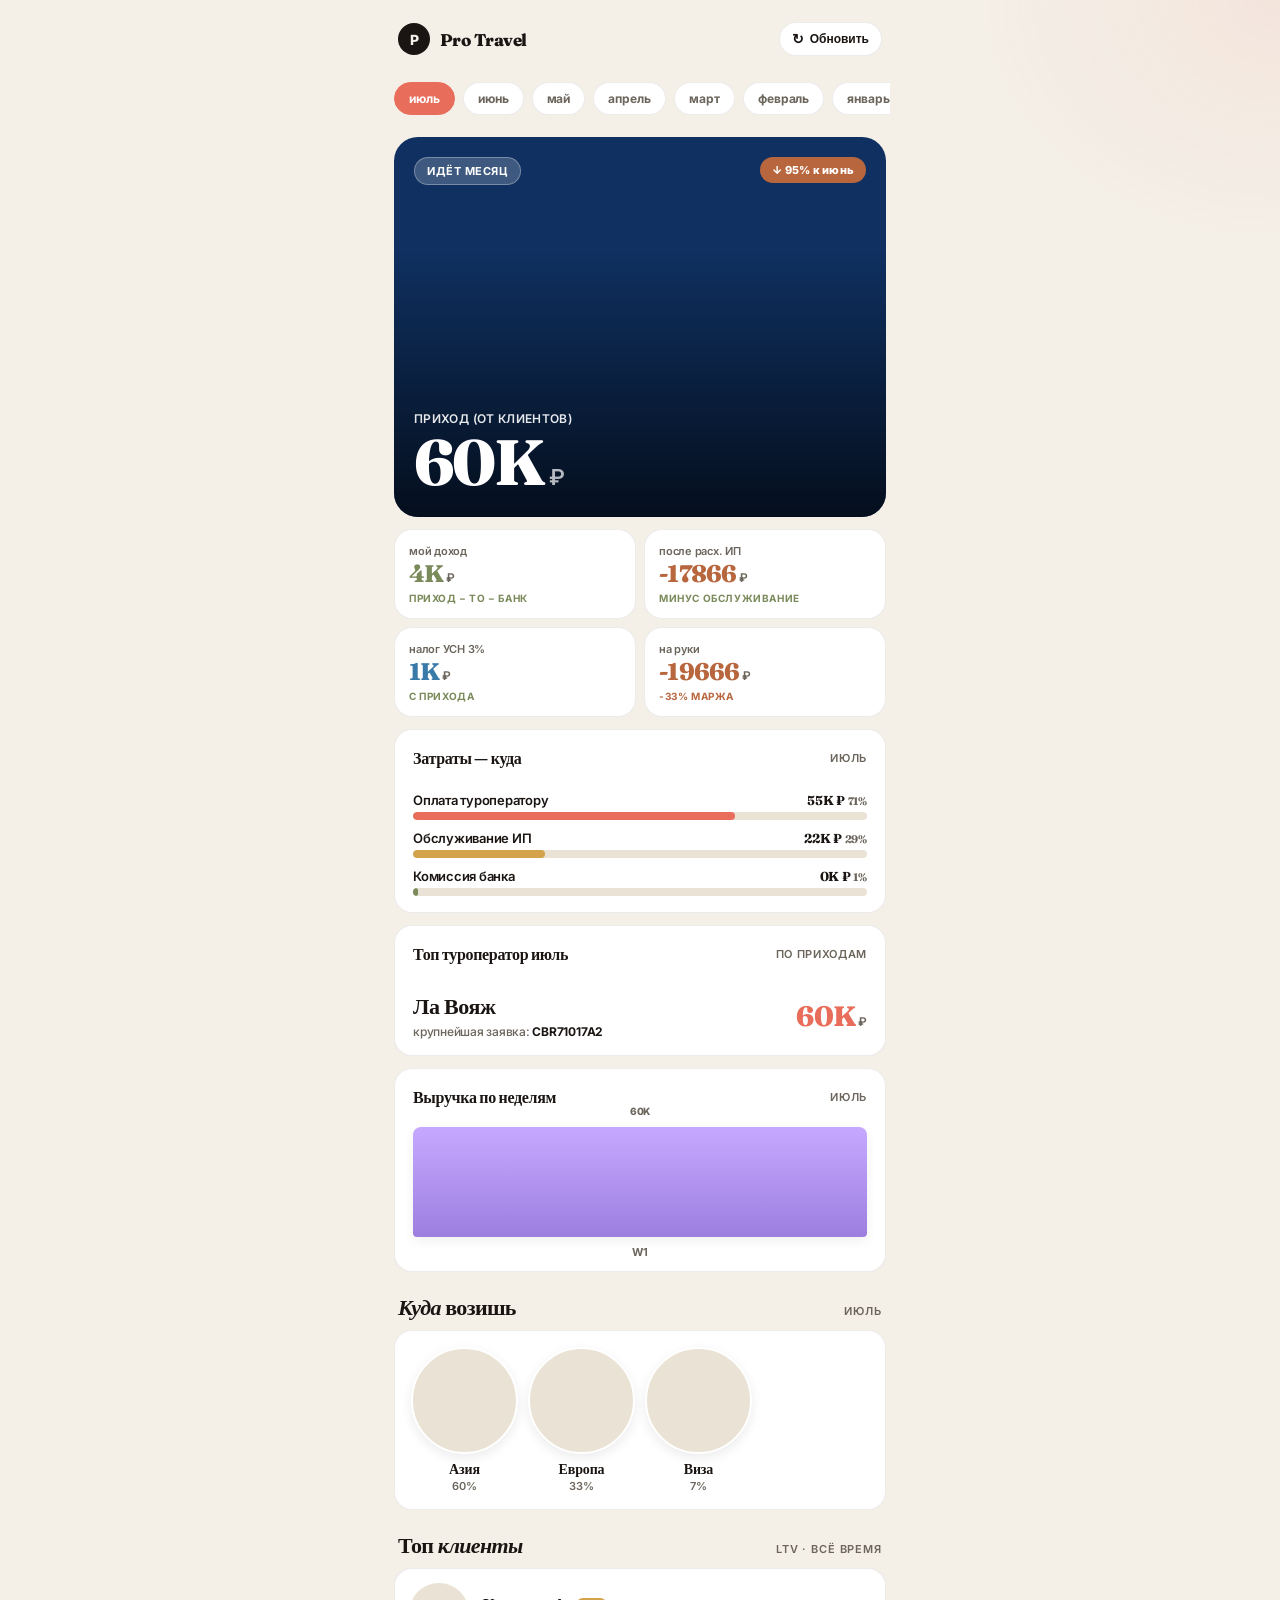
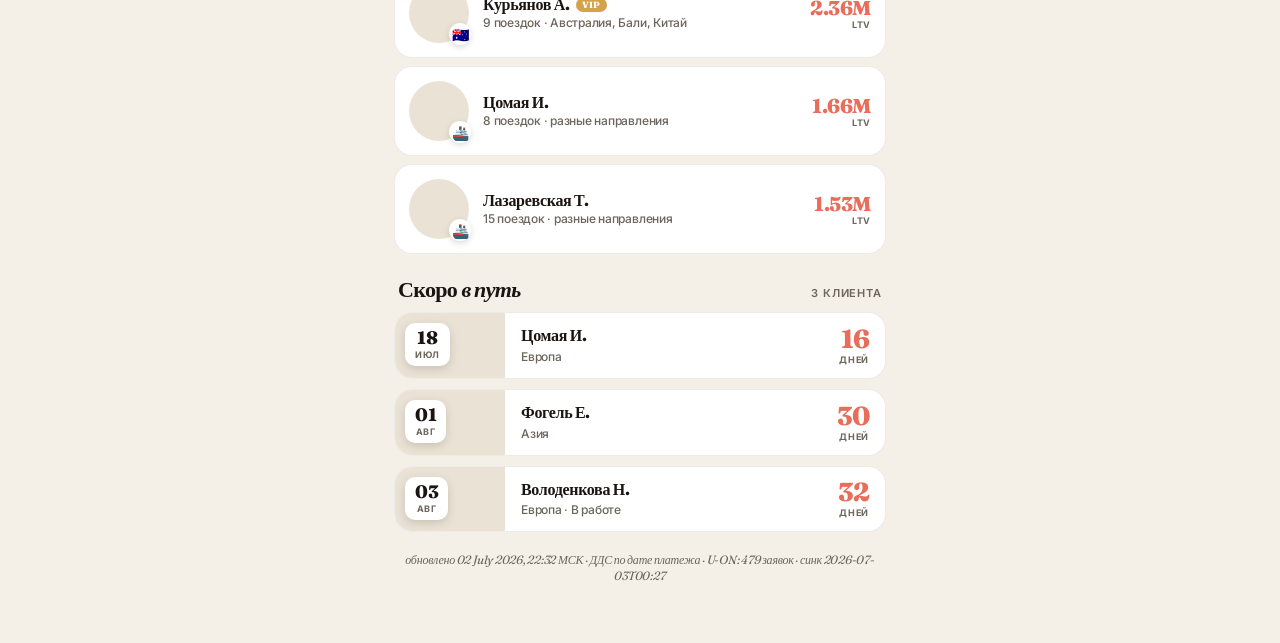
==== dashboard/index.html @ a22ff6ac "Дашборд: анимации — счёт цифр, рост столбцов, всплывание карточек" ====
<!DOCTYPE html>
<html lang="ru"><head><meta charset="UTF-8">
<meta name="viewport" content="width=device-width, initial-scale=1, maximum-scale=1, user-scalable=no">
<title>Дашборд · Pro Travel</title>
<link href="https://fonts.googleapis.com/css2?family=Inter:wght@400;500;600;700;800;900&family=Fraunces:ital,opsz,wght@0,9..144,600;0,9..144,800;1,9..144,600&display=swap" rel="stylesheet">
<script src="https://telegram.org/js/telegram-web-app.js"></script>
<style>
:root{
  --bg:#F4EFE7;
  --bg-2:#EAE3D5;
  --card:#FFFFFF;
  --line:rgba(20,15,10,.08);
  --text:#1A1512;
  --muted:#6B655B;
  --coral:#E86D5A;
  --gold:#D4A24A;
  --sea:#3A7AA8;
  --olive:#7A8A5A;
  --clay:#B8663D;
}
*{box-sizing:border-box;margin:0;padding:0;-webkit-tap-highlight-color:transparent}
html,body{background:var(--bg);color:var(--text);font-family:'Inter',sans-serif;-webkit-font-smoothing:antialiased;letter-spacing:-.015em;min-height:100%}
body{background:radial-gradient(500px 400px at 100% 0%,rgba(232,109,90,.08),transparent 60%),var(--bg)}
#app{max-width:520px;margin:0 auto;padding:16px 14px 60px}
.serif{font-family:'Fraunces',serif}

.top{display:flex;justify-content:space-between;align-items:center;margin-bottom:16px;padding:6px 4px}
.top-l{display:flex;align-items:center;gap:10px}
.logo{width:32px;height:32px;background:var(--text);border-radius:50%;display:flex;align-items:center;justify-content:center;font-size:14px;color:var(--bg);font-weight:800}
.brand{font-family:'Fraunces',serif;font-weight:800;font-size:17px;letter-spacing:-.03em}
.top-r{background:var(--card);border:1px solid var(--line);border-radius:99px;padding:8px 14px;font-size:12px;font-weight:700;color:var(--text)}

.hero{position:relative;height:380px;border-radius:24px;overflow:hidden;margin-bottom:12px;background:#0F3060}
.hero-img{position:absolute;inset:0;background:url('https://images.unsplash.com/photo-1544551763-46a013bb70d5?w=900&auto=format&fit=crop&q=85') center/cover;filter:saturate(1.08)}
.hero-img::after{content:"";position:absolute;inset:0;background:linear-gradient(180deg,transparent 30%,rgba(0,0,0,.7) 100%)}
.hero-top{position:absolute;top:20px;left:20px;right:20px;display:flex;justify-content:space-between;align-items:flex-start;z-index:2;color:#fff}
.hero-tag{background:rgba(255,255,255,.2);backdrop-filter:blur(12px);color:#fff;font-size:11px;font-weight:700;padding:6px 12px;border-radius:99px;letter-spacing:.05em;border:1px solid rgba(255,255,255,.3);text-transform:uppercase}
.hero-num{background:var(--coral);color:#fff;font-size:11px;font-weight:800;padding:6px 12px;border-radius:99px;letter-spacing:.02em}
.hero-num.down{background:var(--clay)}
.hero-num.down::before{content:"↓ "}
.hero-num.up::before{content:"↑ "}
.hero-body{position:absolute;left:20px;right:20px;bottom:20px;z-index:2;color:#fff}
.hero-l{font-size:12px;font-weight:600;opacity:.9;margin-bottom:6px;letter-spacing:.03em;text-transform:uppercase}
.hero-v{font-family:'Fraunces',serif;font-size:64px;font-weight:800;line-height:.95;letter-spacing:-.04em;margin-bottom:4px}
.hero-v small{font-size:22px;font-weight:600;opacity:.7;margin-left:6px;font-family:'Inter',sans-serif;letter-spacing:0}
.hero-cap{font-family:'Fraunces',serif;font-style:italic;font-size:14px;opacity:.85;font-weight:400;line-height:1.35;margin-top:8px}

.qstats{display:grid;grid-template-columns:1fr 1fr 1fr;gap:8px;margin-bottom:12px}
.qs{background:var(--card);border:1px solid var(--line);border-radius:18px;padding:14px 14px}
.qs-l{color:var(--muted);font-size:11px;font-weight:600;margin-bottom:4px}
.qs-v{font-family:'Fraunces',serif;font-size:24px;font-weight:800;letter-spacing:-.03em;line-height:1}
.qs-v small{font-size:12px;color:var(--muted);font-weight:600;margin-left:2px;font-family:'Inter',sans-serif;letter-spacing:0}
.qs-d{font-size:10px;color:var(--olive);font-weight:700;margin-top:6px;text-transform:uppercase;letter-spacing:.06em}
.qs-d.d{color:var(--clay)}

.sec-hd{display:flex;justify-content:space-between;align-items:flex-end;margin:24px 4px 12px}
.sec-t{font-family:'Fraunces',serif;font-size:22px;font-weight:800;letter-spacing:-.03em;line-height:1}
.sec-t em{font-style:italic;font-weight:600}
.sec-c{color:var(--muted);font-size:11px;font-weight:600;text-transform:uppercase;letter-spacing:.08em}

.weekly-card{background:var(--card);border-radius:18px;padding:18px 18px 12px;border:1px solid var(--line);margin-bottom:12px}
.weekly-hd{display:flex;justify-content:space-between;align-items:center;margin-bottom:20px}
.weekly-t{font-family:'Fraunces',serif;font-size:16px;font-weight:800;letter-spacing:-.02em}
.weekly-c{color:var(--muted);font-size:11px;font-weight:600;text-transform:uppercase;letter-spacing:.06em}
.bars{display:flex;align-items:flex-end;gap:10px;height:110px}
.br{flex:1;border-radius:8px 8px 4px 4px;transition:all .3s ease;position:relative;box-shadow:0 4px 12px rgba(0,0,0,.06)}
.br.a{background:linear-gradient(180deg,#C7A8FF,#9C7EE0)}
.br.b{background:linear-gradient(180deg,#66E0D0,#4DBAAC)}
.br.c{background:linear-gradient(180deg,#FF7A8A,#E8556A)}
.br.d{background:linear-gradient(180deg,var(--gold),var(--coral))}
.br::after{content:attr(data-v);position:absolute;top:-22px;left:0;right:0;text-align:center;font-size:10px;color:var(--muted);font-weight:800}
.bars-lbl{display:flex;gap:10px;margin-top:8px}
.bars-lbl div{flex:1;text-align:center;color:var(--muted);font-size:11px;font-weight:700}

.dirs{display:grid;grid-template-columns:1fr 1fr 1fr 1fr;gap:10px;background:var(--card);border-radius:18px;padding:16px;border:1px solid var(--line);margin-bottom:12px}
.dir{text-align:center}
.dir-photo{width:100%;aspect-ratio:1;border-radius:50%;background:var(--bg-2) center/cover no-repeat;margin-bottom:8px;border:2px solid var(--card);box-shadow:0 4px 12px rgba(0,0,0,.08)}
.dir-name{font-family:'Fraunces',serif;font-size:14px;font-weight:700;letter-spacing:-.01em;line-height:1.1}
.dir-pct{color:var(--muted);font-size:11px;font-weight:600;margin-top:2px}

.cli-row{background:var(--card);border-radius:18px;padding:14px;border:1px solid var(--line);margin-bottom:8px;display:flex;align-items:center;gap:14px}
.cli-photo{width:60px;height:60px;border-radius:50%;background:var(--bg-2) center/cover no-repeat;flex-shrink:0;position:relative}
.cli-photo-flag{position:absolute;bottom:-2px;right:-2px;width:22px;height:22px;background:var(--card);border-radius:50%;display:flex;align-items:center;justify-content:center;font-size:14px;box-shadow:0 2px 6px rgba(0,0,0,.15)}
.cli-b{flex:1;min-width:0}
.cli-n{font-family:'Fraunces',serif;font-size:16px;font-weight:800;letter-spacing:-.02em;line-height:1.1;display:flex;align-items:center;gap:6px}
.cli-tag{background:var(--gold);color:#fff;font-size:9px;padding:2px 6px;border-radius:99px;font-weight:800;letter-spacing:.04em;text-transform:uppercase}
.cli-m{color:var(--muted);font-size:12px;font-weight:500;margin-top:2px;line-height:1.3}
.cli-v{text-align:right}
.cli-vn{font-family:'Fraunces',serif;font-size:20px;font-weight:800;letter-spacing:-.02em;color:var(--coral);line-height:1}
.cli-vn small{font-size:9px;color:var(--muted);font-weight:700;font-family:'Inter',sans-serif;letter-spacing:.08em;display:block;margin-top:2px;text-transform:uppercase}

.dep-list{display:flex;flex-direction:column;gap:10px}
.dep{background:var(--card);border:1px solid var(--line);border-radius:18px;overflow:hidden}
.dep-row{display:flex;align-items:stretch;gap:0}
.dep-photo{width:110px;background:var(--bg-2) center/cover no-repeat;position:relative;flex-shrink:0}
.dep-date{position:absolute;top:10px;left:10px;background:var(--card);border-radius:10px;padding:6px 10px;text-align:center;box-shadow:0 3px 10px rgba(0,0,0,.15)}
.dep-day{font-family:'Fraunces',serif;font-size:18px;font-weight:800;line-height:1;letter-spacing:-.02em}
.dep-mo{font-size:9px;color:var(--muted);font-weight:700;letter-spacing:.08em;text-transform:uppercase;margin-top:2px}
.dep-b{flex:1;padding:14px 14px 14px 16px;display:flex;flex-direction:column;justify-content:center;min-width:0}
.dep-n{font-family:'Fraunces',serif;font-size:16px;font-weight:800;letter-spacing:-.02em;line-height:1.1;margin-bottom:4px}
.dep-l{color:var(--muted);font-size:12px;font-weight:500}
.dep-days{padding-right:16px;text-align:right;display:flex;flex-direction:column;justify-content:center;align-items:flex-end;flex-shrink:0;min-width:60px}
.dep-days-n{font-family:'Fraunces',serif;font-size:26px;font-weight:800;letter-spacing:-.03em;color:var(--coral);line-height:1}
.dep-days-l{font-size:9px;color:var(--muted);font-weight:700;letter-spacing:.08em;text-transform:uppercase;margin-top:2px}

.foot{margin-top:20px;text-align:center;font-family:'Fraunces',serif;font-style:italic;color:var(--muted);font-size:12px}

.loading{text-align:center;padding:60px 20px;color:var(--muted)}
.loading-spinner{width:36px;height:36px;border:3px solid rgba(232,109,90,.2);border-top-color:var(--coral);border-radius:50%;margin:0 auto 16px;animation:spin 1s linear infinite}
@keyframes spin{to{transform:rotate(360deg)}}

/* ANIMATIONS */
@keyframes slideUp{from{opacity:0;transform:translateY(20px)}to{opacity:1;transform:none}}
@keyframes fadeIn{from{opacity:0}to{opacity:1}}
@keyframes pop{0%{opacity:0;transform:scale(.7)}70%{transform:scale(1.08)}100%{opacity:1;transform:scale(1)}}
@keyframes barGrow{from{height:0}}
@keyframes progressFill{from{width:0}}
@keyframes ringDraw{from{stroke-dashoffset:200}}
@keyframes shimmer{0%{background-position:-200px 0}100%{background-position:200px 0}}
@keyframes float{0%,100%{transform:translateY(0)}50%{transform:translateY(-3px)}}

.hero{animation:slideUp .55s cubic-bezier(.34,.5,.24,1)}
.hero-v{animation:fadeIn .8s ease .3s both}
.hero-cap{animation:fadeIn .8s ease .55s both}
.hero-num{animation:pop .45s cubic-bezier(.34,1.56,.64,1) .35s both}
.hero-tag{animation:fadeIn .5s ease .2s both}
.month-tabs{animation:slideUp .45s ease .05s both}

.qs{opacity:0;animation:slideUp .5s cubic-bezier(.34,.5,.24,1) both}
.qs:nth-child(1){animation-delay:.15s}
.qs:nth-child(2){animation-delay:.22s}
.qs:nth-child(3){animation-delay:.29s}
.qs:nth-child(4){animation-delay:.36s}
.qs-v{animation:fadeIn .5s ease .3s both}

.weekly-card,.dirs,.cli-row,.dep{opacity:0;animation:slideUp .5s cubic-bezier(.34,.5,.24,1) both}
.weekly-card{animation-delay:.4s}
.dirs{animation-delay:.5s}
.cli-row:nth-child(1){animation-delay:.55s}
.cli-row:nth-child(2){animation-delay:.62s}
.cli-row:nth-child(3){animation-delay:.69s}
.dep:nth-child(1){animation-delay:.75s}
.dep:nth-child(2){animation-delay:.82s}
.dep:nth-child(3){animation-delay:.89s}

.br{animation:barGrow .8s cubic-bezier(.34,.5,.24,1) .5s both;transform-origin:bottom}

.dir{opacity:0;animation:pop .5s cubic-bezier(.34,1.56,.64,1) both}
.dir:nth-child(1){animation-delay:.55s}
.dir:nth-child(2){animation-delay:.62s}
.dir:nth-child(3){animation-delay:.69s}
.dir:nth-child(4){animation-delay:.76s}
.dir-photo{transition:transform .25s ease}
.dir:active .dir-photo{transform:scale(.92)}
.dir-photo:hover{animation:float 2s ease-in-out infinite}

.expense-bar-fill{animation:progressFill 1.2s cubic-bezier(.34,.5,.24,1) .6s both}

.sec-hd{opacity:0;animation:fadeIn .45s ease .5s both}

.cli-photo,.dep-photo{transition:transform .25s ease}
.cli-row:active .cli-photo{transform:scale(1.05)}
.dep:active .dep-photo{transform:scale(1.05)}
.cli-vn,.dep-days-n,.qs-v,.hero-v{font-variant-numeric:tabular-nums}

.refresh-btn{transition:transform .2s ease}
.mt{transition:all .18s ease}
.mt:active{transform:scale(.95)}

/* screen transition on month switch */
.screen-fade{animation:fadeIn .35s ease}

.month-tabs{display:flex;gap:8px;overflow-x:auto;padding:4px 4px 8px;margin:0 -4px 14px;scrollbar-width:none;-webkit-overflow-scrolling:touch}
.month-tabs::-webkit-scrollbar{display:none}
.mt{flex-shrink:0;background:var(--card);border:1px solid var(--line);padding:8px 14px;border-radius:99px;font-size:12px;font-weight:700;color:var(--muted);cursor:pointer;transition:all .18s ease;letter-spacing:-.005em}
.mt.on{background:var(--text);color:var(--bg);border-color:var(--text)}
.mt.on-current{background:var(--coral);color:#fff;border-color:var(--coral)}
.refresh-btn{background:var(--card);border:1px solid var(--line);padding:8px 12px;border-radius:99px;font-size:12px;font-weight:700;color:var(--text);cursor:pointer;display:flex;align-items:center;gap:6px;transition:all .18s ease}
.refresh-btn:active{transform:scale(.95)}
.refresh-btn.spinning::before{content:"↻";animation:spin 1s linear infinite;display:inline-block}
.refresh-btn::before{content:"↻";font-size:14px}
</style></head>
<body>
<div id="app">
  <div class="loading">
    <div class="loading-spinner"></div>
    Читаю твою таблицу...
  </div>
</div>

<script>
const app = document.getElementById('app');
let state = { data: null, activeIdx: 0 };

function esc(s){ return String(s).replace(/[<>&]/g,c=>({"<":"&lt;",">":"&gt;","&":"&amp;"}[c])); }
function daysWord(n){ if(n===1) return 'день'; if(n>=2&&n<=4) return 'дня'; return 'дней'; }
function pickMonth(){ return state.data.months[state.activeIdx] || state.data.months[0]; }

// count up animation: animates innerHTML from 0 to target over duration
function animateNumber(el, targetText, duration=900){
  // Extract numeric part (K, M suffix supported), preserve rest
  const match = String(targetText).match(/(-?\d+(?:\.\d+)?)([^\d].*)?$/);
  if(!match) { el.textContent = targetText; return; }
  const target = parseFloat(match[1]);
  const suffix = match[2] || '';
  const start = performance.now();
  const abs = Math.abs(target);
  const decimals = (String(match[1]).split('.')[1] || '').length;
  function step(now){
    const t = Math.min((now - start) / duration, 1);
    const eased = 1 - Math.pow(1 - t, 3); // ease-out-cubic
    const val = target * eased;
    el.textContent = val.toFixed(decimals) + suffix;
    if(t < 1) requestAnimationFrame(step);
    else el.textContent = match[1] + suffix;
  }
  requestAnimationFrame(step);
}

function animateAllNumbers(){
  // find all .qs-v .hero-v .cli-vn .dep-days-n .price-block-amount and count up
  document.querySelectorAll('[data-num]').forEach(el => {
    const txt = el.getAttribute('data-num');
    animateNumber(el, txt);
  });
}

function switchMonth(i){
  state.activeIdx = i;
  render();
}

function render(){
  const d = state.data;
  const m = pickMonth();
  const upDown = m.delta_pct >= 0 ? 'up' : 'down';
  const deltaStr = m.delta_label ? `${Math.abs(m.delta_pct)}% к ${m.delta_label}` : '';

  // Month tabs — from left (most recent) to right (older)
  const tabs = d.months.map((mo, i) => {
    const cls = i === state.activeIdx ? (mo.is_current ? 'mt on-current' : 'mt on') : 'mt';
    return `<div class="${cls}" onclick="switchMonth(${i})">${esc(mo.name_short)}${mo.year !== 2026 ? ` '${String(mo.year).slice(-2)}` : ''}</div>`;
  }).join('');
  const monthTabs = `<div class="month-tabs">${tabs}</div>`;

  let weeklyHtml = '';
  // Weekly only makes sense for current month (real-time bars)
  if(m.is_current && d.weekly && d.weekly.length){
    const maxV = Math.max(...d.weekly.map(x=>x.value), 1);
    const bars = d.weekly.map((w,i)=>{
      const h = Math.round(w.value/maxV*100);
      const cls = ['a','b','c','d'][i%4];
      const short = w.value >= 1000000 ? `${(w.value/1000000).toFixed(1)}M` : `${Math.round(w.value/1000)}K`;
      return `<div class="br ${cls}" style="height:${Math.max(h,5)}%" data-v="${short}"></div>`;
    }).join('');
    const lbls = d.weekly.map(w=>`<div>${esc(w.label)}</div>`).join('');
    weeklyHtml = `
    <div class="weekly-card">
      <div class="weekly-hd"><div class="weekly-t">Выручка по неделям</div><div class="weekly-c">${esc(m.name_short)}</div></div>
      <div class="bars">${bars}</div>
      <div class="bars-lbl">${lbls}</div>
    </div>`;
  }

  const dirs = (d.directions||[]).map(dr => `
    <div class="dir">
      <div class="dir-photo" style="background-image:url('${dr.photo}')"></div>
      <div class="dir-name">${esc(dr.name)}</div>
      <div class="dir-pct">${dr.pct}%</div>
    </div>`).join('');

  const cli = (d.top_clients||[]).map(c => `
    <div class="cli-row">
      <div class="cli-photo" style="background-image:url('${c.photo}')"><div class="cli-photo-flag">${c.flag||'✈️'}</div></div>
      <div class="cli-b">
        <div class="cli-n">${esc(c.name)}${c.vip?' <span class="cli-tag">VIP</span>':''}</div>
        <div class="cli-m">${esc(c.meta||'')}</div>
      </div>
      <div class="cli-v"><div class="cli-vn">${(c.ltv/1000000).toFixed(2)}M<small>LTV</small></div></div>
    </div>`).join('');

  const dep = (d.departures||[]).map(x => `
    <div class="dep">
      <div class="dep-row">
        <div class="dep-photo" style="background-image:url('${x.photo}')">
          <div class="dep-date"><div class="dep-day">${esc(x.day)}</div><div class="dep-mo">${esc(x.mo)}</div></div>
        </div>
        <div class="dep-b"><div class="dep-n">${esc(x.name)}</div><div class="dep-l">${esc(x.loc)}</div></div>
        <div class="dep-days"><div class="dep-days-n">${x.days}</div><div class="dep-days-l">${daysWord(x.days)}</div></div>
      </div>
    </div>`).join('');

  const shouldAnimateNumbers = state._firstRender !== false;
  state._firstRender = false;
  app.innerHTML = `
    <div class="top">
      <div class="top-l"><div class="logo">P</div><div class="brand">Pro Travel</div></div>
      <button class="refresh-btn" onclick="refresh()">Обновить</button>
    </div>

    ${monthTabs}

    <div class="hero">
      <div class="hero-img"></div>
      <div class="hero-top">
        <div class="hero-tag">${m.is_current ? 'Идёт месяц' : 'Итог месяца'}</div>
        ${deltaStr ? `<div class="hero-num ${upDown}">${deltaStr}</div>` : ''}
      </div>
      <div class="hero-body">
        <div class="hero-l">приход (от клиентов)</div>
        <div class="hero-v"><span data-num="${esc(m.revenue_fmt)}">${esc(m.revenue_fmt)}</span><small>₽</small></div>
      </div>
    </div>

    <div class="qstats" style="grid-template-columns:1fr 1fr">
      <div class="qs"><div class="qs-l">мой доход</div><div class="qs-v" style="color:${m.gross_profit<0?'var(--clay)':'var(--olive)'}">${m.gross_profit<0?'-':''}<span data-num="${esc(m.gross_profit_fmt.replace('-',''))}">${esc(m.gross_profit_fmt.replace('-',''))}</span><small>₽</small></div><div class="qs-d">приход − ТО − банк</div></div>
      <div class="qs"><div class="qs-l">после расх. ИП</div><div class="qs-v" style="color:${m.net_before_tax<0?'var(--clay)':'var(--olive)'}">${m.net_before_tax<0?'-':''}<span data-num="${esc(m.net_before_tax_fmt.replace('-',''))}">${esc(m.net_before_tax_fmt.replace('-',''))}</span><small>₽</small></div><div class="qs-d">минус обслуживание</div></div>
      <div class="qs"><div class="qs-l">налог УСН 3%</div><div class="qs-v" style="color:var(--sea)"><span data-num="${esc(m.tax_fmt)}">${esc(m.tax_fmt)}</span><small>₽</small></div><div class="qs-d">с прихода</div></div>
      <div class="qs"><div class="qs-l">на руки</div><div class="qs-v" style="color:${m.net_after_tax<0?'var(--clay)':'var(--olive)'}">${m.net_after_tax<0?'-':''}<span data-num="${esc(m.net_after_tax_fmt.replace('-',''))}">${esc(m.net_after_tax_fmt.replace('-',''))}</span><small>₽</small></div><div class="qs-d ${m.net_after_tax<0?'d':''}">${m.margin_pct}% маржа</div></div>
    </div>

    ${m.expenses > 0 ? `
    <div class="weekly-card">
      <div class="weekly-hd"><div class="weekly-t">Затраты — куда</div><div class="weekly-c">${esc(m.name_short)}</div></div>
      <div style="display:flex;flex-direction:column;gap:10px;padding:4px 0 4px">
        ${[
          {label:'Оплата туроператору', val:m.operator_pay, color:'#E86D5A'},
          {label:'Обслуживание ИП', val:m.ie_overhead, color:'#D4A24A'},
          {label:'Комиссия банка', val:m.bank_comm, color:'#7A8A5A'},
          {label:'Прочее', val:m.other_exp, color:'#B8663D'},
        ].filter(x=>x.val>0).map(x => {
          const pct = Math.round(x.val / m.expenses * 100);
          const fmt = x.val >= 1000000 ? (x.val/1000000).toFixed(2)+'M' : Math.round(x.val/1000)+'K';
          return `
          <div>
            <div style="display:flex;justify-content:space-between;margin-bottom:4px;font-size:13px">
              <span style="font-weight:600">${x.label}</span>
              <span style="font-family:'Fraunces',serif;font-weight:700"><span style="color:var(--text)">${fmt} ₽</span> <span style="color:var(--muted);font-size:11px">${pct}%</span></span>
            </div>
            <div style="height:8px;background:var(--bg-2);border-radius:99px;overflow:hidden"><div style="height:100%;width:${pct}%;background:${x.color};border-radius:99px"></div></div>
          </div>`;
        }).join('')}
      </div>
    </div>` : ''}

    ${m.top_operator ? `
    <div class="weekly-card">
      <div class="weekly-hd"><div class="weekly-t">Топ туроператор ${esc(m.name_short)}</div><div class="weekly-c">по приходам</div></div>
      <div style="display:flex;justify-content:space-between;align-items:center;padding:8px 0 4px">
        <div>
          <div style="font-family:'Fraunces',serif;font-size:22px;font-weight:800;letter-spacing:-.02em">${esc(m.top_operator.name)}</div>
          ${m.top_tour ? `<div style="font-size:12px;color:var(--muted);font-weight:500;margin-top:4px">крупнейшая заявка: <b style="color:var(--text)">${esc(m.top_tour.num)}</b></div>` : ''}
        </div>
        <div style="font-family:'Fraunces',serif;font-size:28px;font-weight:800;color:var(--coral)">${m.top_operator.amount >= 1000000 ? (m.top_operator.amount/1000000).toFixed(2)+'M' : Math.round(m.top_operator.amount/1000)+'K'}<small style="font-size:12px;color:var(--muted);font-weight:600;font-family:'Inter',sans-serif;margin-left:2px">₽</small></div>
      </div>
    </div>` : ''}

    ${weeklyHtml}

    <div class="sec-hd">
      <div class="sec-t"><em>Куда</em> возишь</div>
      <div class="sec-c">${esc(m.name_short)}</div>
    </div>
    <div class="dirs">${dirs}</div>

    <div class="sec-hd">
      <div class="sec-t">Топ <em>клиенты</em></div>
      <div class="sec-c">LTV · всё время</div>
    </div>
    ${cli}

    <div class="sec-hd">
      <div class="sec-t">Скоро <em>в путь</em></div>
      <div class="sec-c">${d.departures.length} клиента</div>
    </div>
    <div class="dep-list">${dep}</div>

    <div class="foot">обновлено ${esc(d.as_of)} · ${esc(d.source_note)}</div>
  `;
  if(shouldAnimateNumbers) requestAnimationFrame(animateAllNumbers);
}

async function load(){
  try {
    const r = await fetch(`data.json?t=${Date.now()}`);
    if(!r.ok) throw new Error('HTTP '+r.status);
    const d = await r.json();
    state.data = d;
    state.activeIdx = d.active_month_idx || 0;
    render();
  } catch(e){
    app.innerHTML = `<div class="loading">Не смогла загрузить данные. Попробуй ещё раз через минуту.<br><br><small>${e.message}</small></div>`;
  }
}

async function refresh(){
  const btn = document.querySelector('.refresh-btn');
  if(btn) btn.classList.add('spinning');
  const prevIdx = state.activeIdx;
  await load();
  state.activeIdx = prevIdx < (state.data.months?.length || 1) ? prevIdx : 0;
  render();
  const btn2 = document.querySelector('.refresh-btn');
  if(btn2) btn2.classList.remove('spinning');
}

document.addEventListener('DOMContentLoaded', () => {
  const tg = window.Telegram?.WebApp;
  if(tg){ tg.expand(); tg.ready(); tg.setBackgroundColor('#F4EFE7'); tg.setHeaderColor('#F4EFE7'); }
  load();
});
</script>
</body></html>
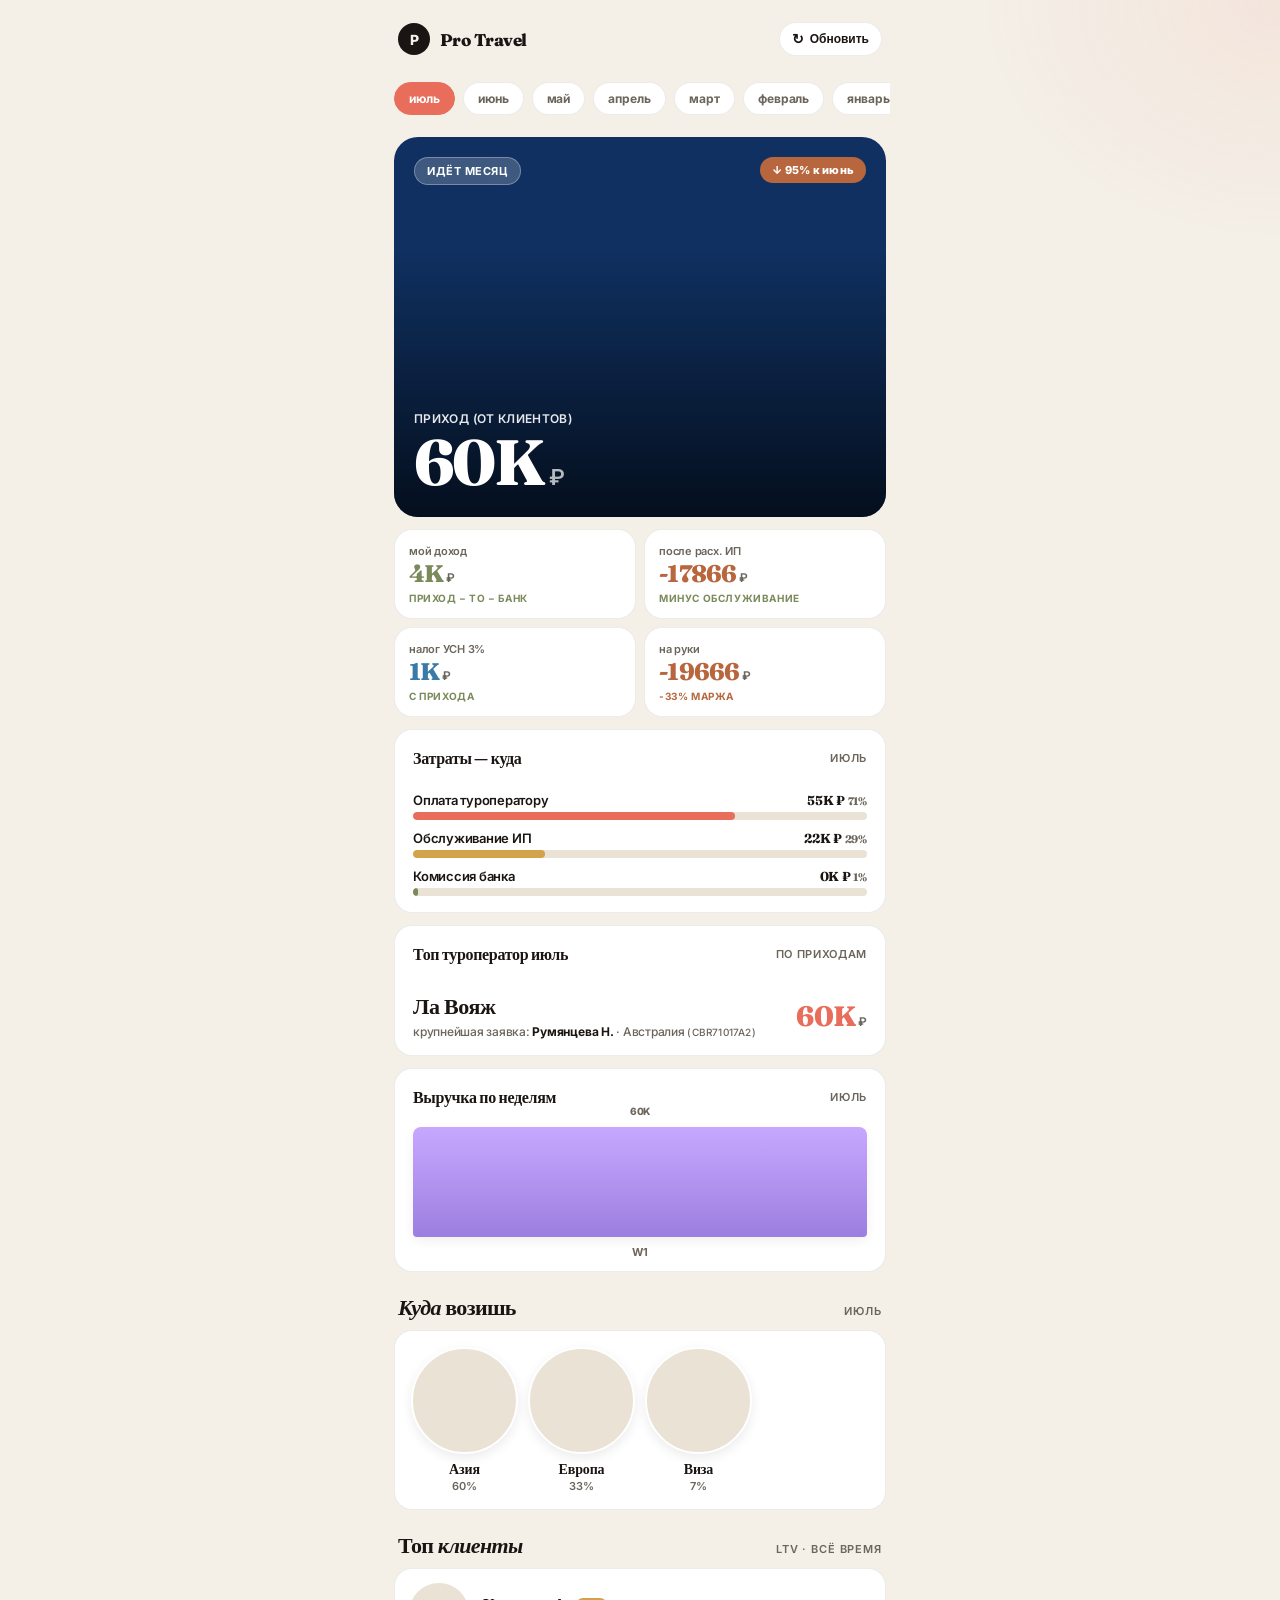
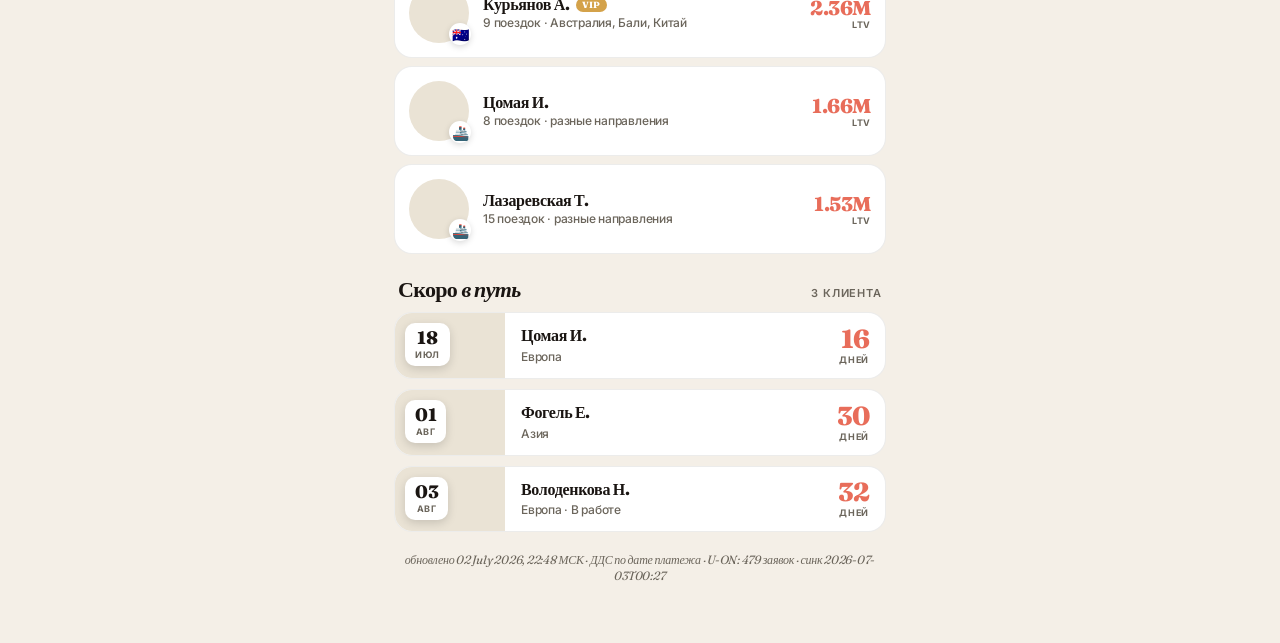
==== commit ec9305e2: "Дашборд: недели во всех месяцах + модалка заявки при клике" ====
--- a/dashboard/index.html
+++ b/dashboard/index.html
@@ -170,6 +170,38 @@
 /* screen transition on month switch */
 .screen-fade{animation:fadeIn .35s ease}
 
+/* Departure modal */
+.modal{position:fixed;inset:0;background:rgba(20,15,10,.7);backdrop-filter:blur(8px);z-index:100;display:none;align-items:flex-end;justify-content:center;padding:0}
+.modal.active{display:flex;animation:fadeIn .25s ease}
+.modal-body{background:var(--bg);width:100%;max-width:520px;max-height:92vh;border-radius:24px 24px 0 0;overflow-y:auto;animation:slideModal .35s cubic-bezier(.34,.5,.24,1)}
+@keyframes slideModal{from{transform:translateY(100%)}to{transform:none}}
+.modal-hero{position:relative;height:220px;background:var(--card) center/cover no-repeat;border-radius:24px 24px 0 0}
+.modal-hero::after{content:"";position:absolute;inset:0;background:linear-gradient(180deg,transparent 40%,rgba(20,15,10,.75));border-radius:24px 24px 0 0}
+.modal-close-btn{position:absolute;top:14px;right:14px;background:rgba(255,255,255,.9);border:none;width:36px;height:36px;border-radius:50%;font-size:18px;cursor:pointer;color:var(--text);display:flex;align-items:center;justify-content:center;z-index:2}
+.modal-hero-body{position:absolute;bottom:16px;left:20px;right:20px;z-index:2;color:#fff}
+.modal-days-badge{display:inline-block;background:var(--coral);color:#fff;font-size:11px;padding:5px 12px;border-radius:99px;font-weight:800;letter-spacing:.02em;margin-bottom:8px}
+.modal-hero-name{font-family:'Fraunces',serif;font-size:26px;font-weight:800;letter-spacing:-.02em;line-height:1.1;margin-bottom:4px}
+.modal-hero-sub{font-family:'Fraunces',serif;font-style:italic;font-size:14px;opacity:.9}
+.modal-content{padding:20px 22px 30px}
+.modal-price{background:linear-gradient(140deg,var(--card),var(--bg-2));border:1px solid var(--line);border-radius:18px;padding:18px;margin-bottom:20px;text-align:center}
+.modal-price-lbl{color:var(--muted);font-size:11px;font-weight:600;letter-spacing:.08em;text-transform:uppercase;margin-bottom:6px}
+.modal-price-amt{font-family:'Fraunces',serif;font-size:34px;font-weight:800;letter-spacing:-.02em;color:var(--coral);line-height:1}
+.modal-price-amt small{font-size:14px;color:var(--muted);font-weight:600;font-family:'Inter',sans-serif;margin-left:4px}
+.info-grid2{display:grid;grid-template-columns:1fr 1fr;gap:8px;margin-bottom:16px}
+.info-cell{background:var(--card);border-radius:14px;padding:12px 14px}
+.info-cell-lbl{color:var(--muted);font-size:11px;font-weight:600;margin-bottom:3px}
+.info-cell-val{font-family:'Fraunces',serif;font-size:15px;font-weight:700;letter-spacing:-.01em;line-height:1.2}
+.info-cell-val.wide{font-size:14px}
+.modal-section{margin-bottom:16px}
+.modal-section h4{font-size:11px;color:var(--muted);text-transform:uppercase;letter-spacing:.08em;margin-bottom:8px;font-weight:700}
+.route-txt{background:var(--card);border-radius:14px;padding:14px;font-size:13px;line-height:1.5;color:var(--text)}
+.contact-btns{display:flex;gap:8px;margin-top:6px}
+.cbtn{flex:1;background:var(--text);color:var(--bg);border:none;padding:14px;border-radius:14px;font-family:inherit;font-size:14px;font-weight:700;cursor:pointer;text-decoration:none;display:flex;align-items:center;justify-content:center;gap:8px}
+.cbtn.outline{background:var(--card);color:var(--text);border:1px solid var(--line-2, rgba(20,15,10,.15))}
+.status-chip{display:inline-block;background:var(--olive);color:#fff;font-size:10px;padding:3px 10px;border-radius:99px;font-weight:800;letter-spacing:.03em;text-transform:uppercase}
+.status-chip.work{background:var(--gold)}
+.status-chip.other{background:var(--muted)}
+
 .month-tabs{display:flex;gap:8px;overflow-x:auto;padding:4px 4px 8px;margin:0 -4px 14px;scrollbar-width:none;-webkit-overflow-scrolling:touch}
 .month-tabs::-webkit-scrollbar{display:none}
 .mt{flex-shrink:0;background:var(--card);border:1px solid var(--line);padding:8px 14px;border-radius:99px;font-size:12px;font-weight:700;color:var(--muted);cursor:pointer;transition:all .18s ease;letter-spacing:-.005em}
@@ -187,6 +219,8 @@
     Читаю твою таблицу...
   </div>
 </div>
+
+<div class="modal" id="modal"><div class="modal-body" id="modal-body"></div></div>
 
 <script>
 const app = document.getElementById('app');
@@ -244,16 +278,16 @@
   const monthTabs = `<div class="month-tabs">${tabs}</div>`;
 
   let weeklyHtml = '';
-  // Weekly only makes sense for current month (real-time bars)
-  if(m.is_current && d.weekly && d.weekly.length){
-    const maxV = Math.max(...d.weekly.map(x=>x.value), 1);
-    const bars = d.weekly.map((w,i)=>{
+  const weekly = m.weekly || (m.is_current ? d.weekly : null);
+  if(weekly && weekly.length){
+    const maxV = Math.max(...weekly.map(x=>x.value), 1);
+    const bars = weekly.map((w,i)=>{
       const h = Math.round(w.value/maxV*100);
       const cls = ['a','b','c','d'][i%4];
       const short = w.value >= 1000000 ? `${(w.value/1000000).toFixed(1)}M` : `${Math.round(w.value/1000)}K`;
       return `<div class="br ${cls}" style="height:${Math.max(h,5)}%" data-v="${short}"></div>`;
     }).join('');
-    const lbls = d.weekly.map(w=>`<div>${esc(w.label)}</div>`).join('');
+    const lbls = weekly.map(w=>`<div>${esc(w.label)}</div>`).join('');
     weeklyHtml = `
     <div class="weekly-card">
       <div class="weekly-hd"><div class="weekly-t">Выручка по неделям</div><div class="weekly-c">${esc(m.name_short)}</div></div>
@@ -279,8 +313,8 @@
       <div class="cli-v"><div class="cli-vn">${(c.ltv/1000000).toFixed(2)}M<small>LTV</small></div></div>
     </div>`).join('');
 
-  const dep = (d.departures||[]).map(x => `
-    <div class="dep">
+  const dep = (d.departures||[]).map((x, i) => `
+    <div class="dep" onclick="openDeparture(${i})" style="cursor:pointer">
       <div class="dep-row">
         <div class="dep-photo" style="background-image:url('${x.photo}')">
           <div class="dep-date"><div class="dep-day">${esc(x.day)}</div><div class="dep-mo">${esc(x.mo)}</div></div>
@@ -349,7 +383,7 @@
       <div style="display:flex;justify-content:space-between;align-items:center;padding:8px 0 4px">
         <div>
           <div style="font-family:'Fraunces',serif;font-size:22px;font-weight:800;letter-spacing:-.02em">${esc(m.top_operator.name)}</div>
-          ${m.top_tour ? `<div style="font-size:12px;color:var(--muted);font-weight:500;margin-top:4px">крупнейшая заявка: <b style="color:var(--text)">${esc(m.top_tour.num)}</b></div>` : ''}
+          ${m.top_tour ? `<div style="font-size:12px;color:var(--muted);font-weight:500;margin-top:4px">крупнейшая заявка: <b style="color:var(--text)">${esc(m.top_tour.client || m.top_tour.num)}</b>${m.top_tour.dest ? ` · ${esc(m.top_tour.dest)}` : ''}${m.top_tour.client ? ` <span style="color:var(--muted-2);font-size:10px;letter-spacing:.02em">(${esc(m.top_tour.num)})</span>` : ''}</div>` : ''}
         </div>
         <div style="font-family:'Fraunces',serif;font-size:28px;font-weight:800;color:var(--coral)">${m.top_operator.amount >= 1000000 ? (m.top_operator.amount/1000000).toFixed(2)+'M' : Math.round(m.top_operator.amount/1000)+'K'}<small style="font-size:12px;color:var(--muted);font-weight:600;font-family:'Inter',sans-serif;margin-left:2px">₽</small></div>
       </div>
@@ -393,6 +427,71 @@
   }
 }
 
+function openDeparture(idx){
+  const dep = state.data.departures[idx];
+  if(!dep) return;
+  const statusClass = dep.status === 'Подтверждена' ? '' : dep.status === 'В работе' ? 'work' : 'other';
+  const body = document.getElementById('modal-body');
+  const phoneClean = (dep.phone||'').replace(/[^\d+]/g,'');
+  body.innerHTML = `
+    <div class="modal-hero" style="background-image:url('${dep.photo}')">
+      <button class="modal-close-btn" onclick="closeModal()">✕</button>
+      <div class="modal-hero-body">
+        <span class="modal-days-badge">через ${dep.days} ${daysWord(dep.days)}</span>
+        <div class="modal-hero-name">${esc(dep.full_name || dep.name)}</div>
+        <div class="modal-hero-sub">${esc(dep.travel_type || dep.loc)}</div>
+      </div>
+    </div>
+    <div class="modal-content">
+      <div class="modal-price">
+        <div class="modal-price-lbl">стоимость заявки</div>
+        <div class="modal-price-amt">${dep.price >= 1000000 ? (dep.price/1000000).toFixed(2)+'M' : Math.round(dep.price/1000)+'K'}<small>₽</small></div>
+      </div>
+
+      <div class="info-grid2">
+        <div class="info-cell"><div class="info-cell-lbl">Вылет</div><div class="info-cell-val">${esc(dep.date_begin)}</div></div>
+        <div class="info-cell"><div class="info-cell-lbl">Возврат</div><div class="info-cell-val">${esc(dep.date_end || '—')}</div></div>
+        <div class="info-cell"><div class="info-cell-lbl">Ночей</div><div class="info-cell-val">${dep.nights || '—'}</div></div>
+        <div class="info-cell"><div class="info-cell-lbl">Статус</div><div class="info-cell-val"><span class="status-chip ${statusClass}">${esc(dep.status || '—')}</span></div></div>
+      </div>
+
+      ${dep.reservation ? `
+      <div class="modal-section">
+        <h4>Номер брони</h4>
+        <div class="info-cell"><div class="info-cell-val wide">${esc(dep.reservation)}</div></div>
+      </div>` : ''}
+
+      ${dep.supplier ? `
+      <div class="modal-section">
+        <h4>Туроператор</h4>
+        <div class="info-cell"><div class="info-cell-val wide">${esc(dep.supplier)}</div></div>
+      </div>` : ''}
+
+      ${dep.route ? `
+      <div class="modal-section">
+        <h4>Маршрут / лайнер</h4>
+        <div class="route-txt">${esc(dep.route)}</div>
+      </div>` : ''}
+
+      <div class="modal-section">
+        <div class="contact-btns">
+          ${phoneClean ? `<a class="cbtn" href="tel:${phoneClean}">📞 Позвонить</a>` : ''}
+          ${phoneClean ? `<a class="cbtn outline" href="https://wa.me/${phoneClean.replace('+','')}">WhatsApp</a>` : ''}
+        </div>
+      </div>
+    </div>
+  `;
+  document.getElementById('modal').classList.add('active');
+  const tg = window.Telegram?.WebApp;
+  if(tg?.BackButton) { tg.BackButton.show(); tg.BackButton.onClick(closeModal); }
+}
+
+function closeModal(){
+  document.getElementById('modal').classList.remove('active');
+  const tg = window.Telegram?.WebApp;
+  if(tg?.BackButton) tg.BackButton.hide();
+}
+
 async function refresh(){
   const btn = document.querySelector('.refresh-btn');
   if(btn) btn.classList.add('spinning');
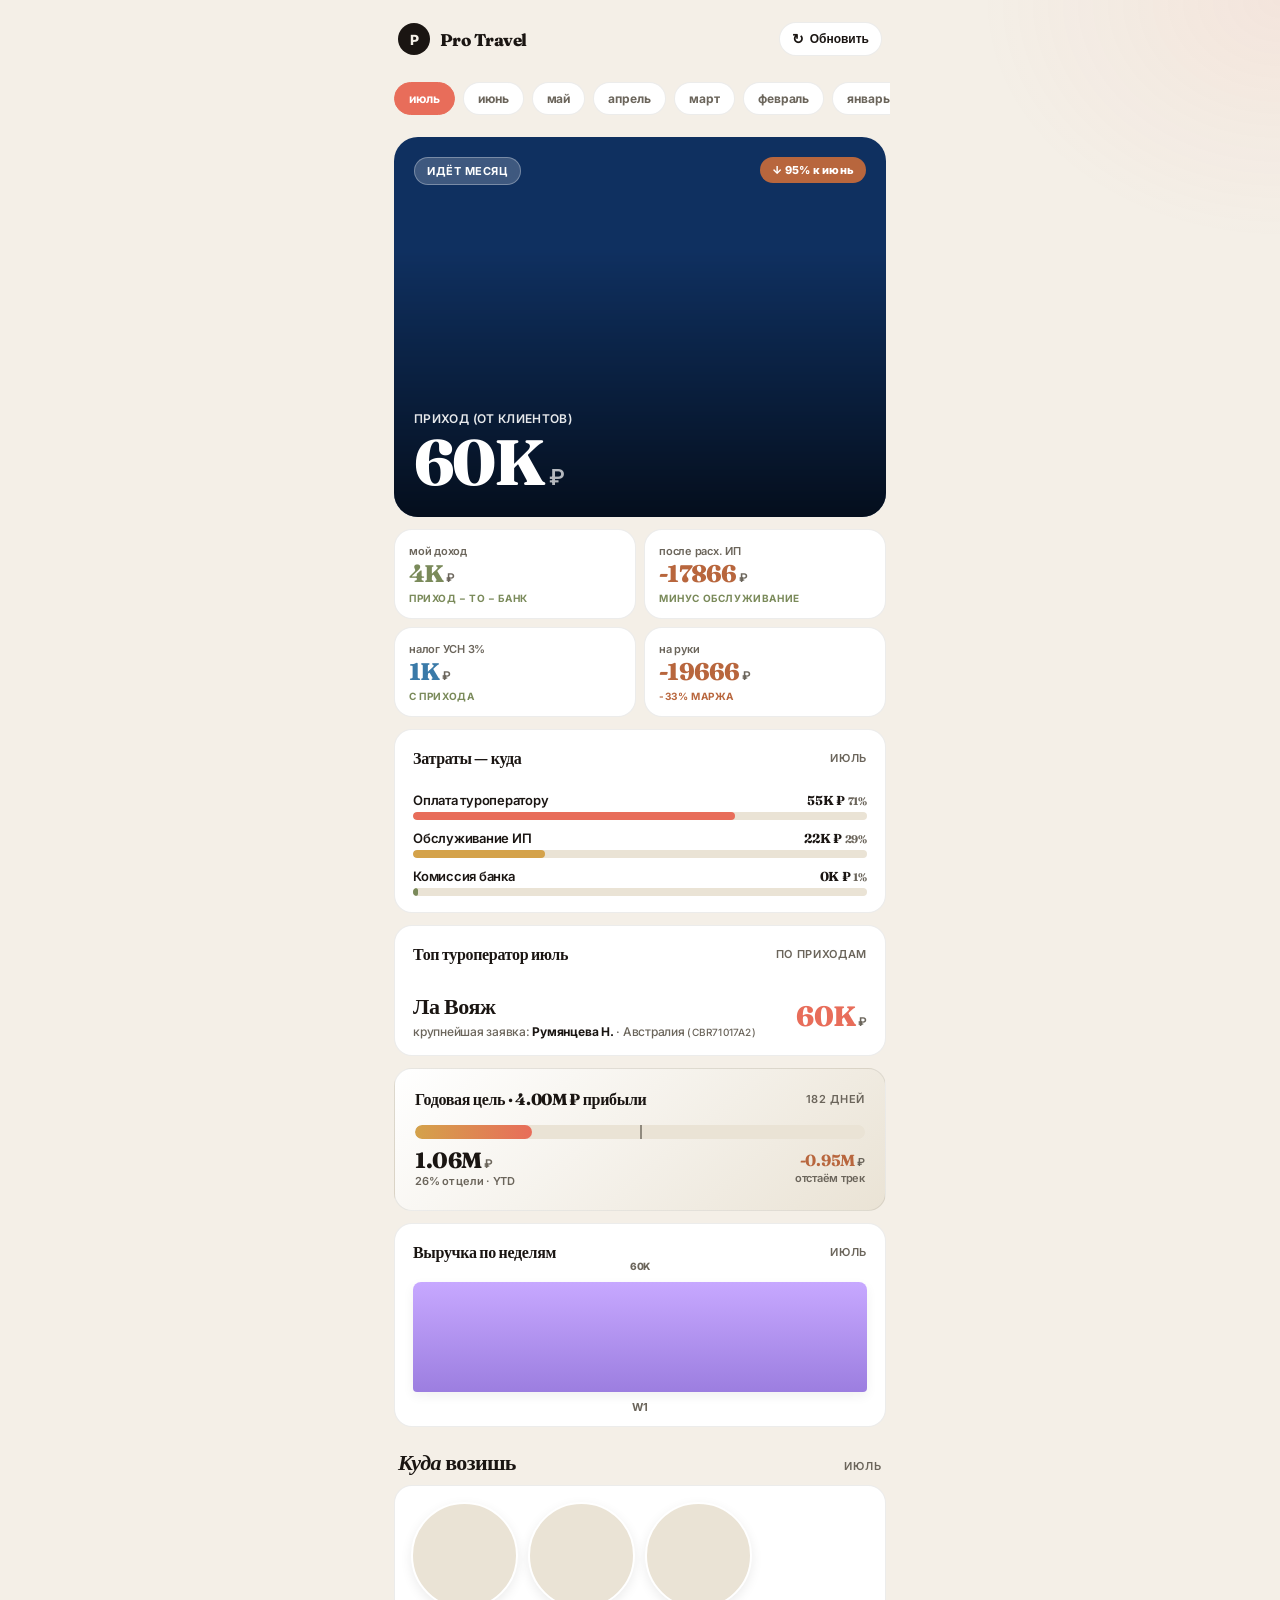
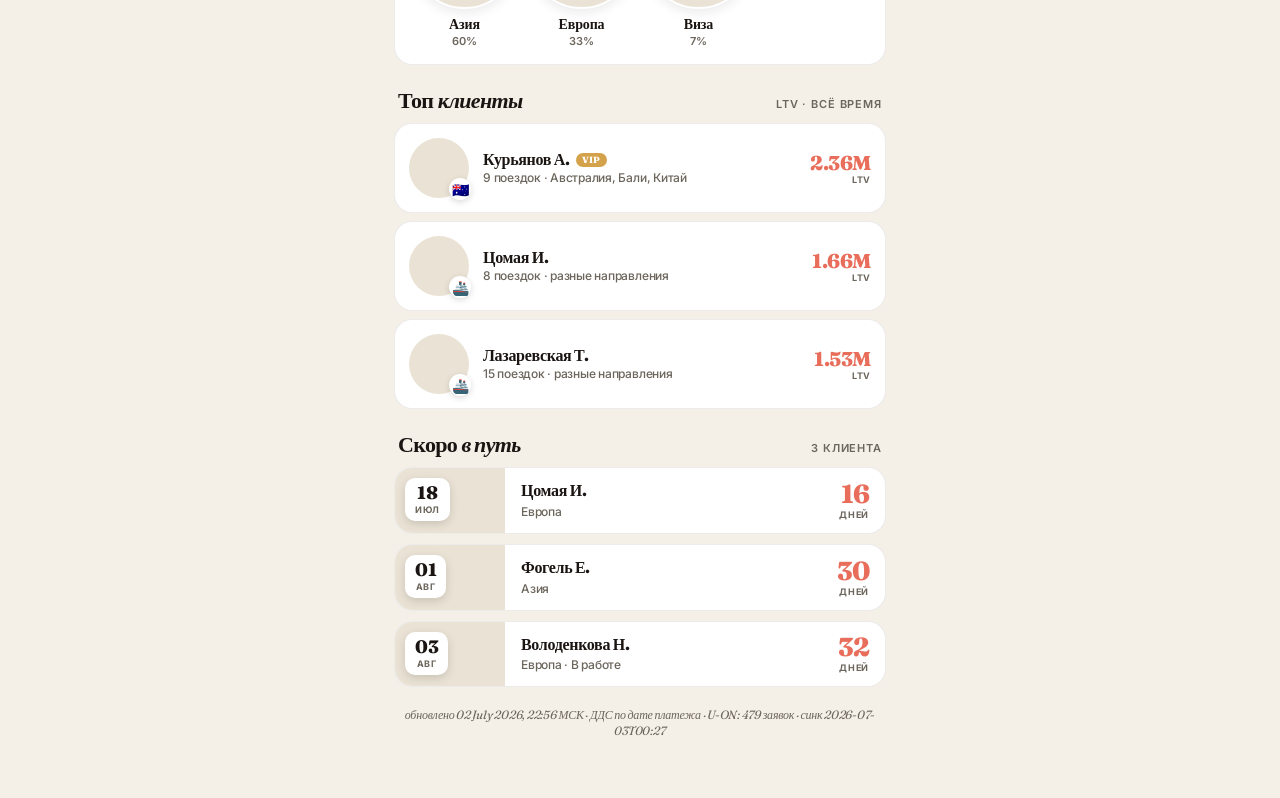
==== commit 6dd11b86: "Дашборд: модалка вылета с маршрутом+лайнером (без контактов), годовая цель 4М" ====
--- a/dashboard/index.html
+++ b/dashboard/index.html
@@ -230,6 +230,33 @@
 function daysWord(n){ if(n===1) return 'день'; if(n>=2&&n<=4) return 'дня'; return 'дней'; }
 function pickMonth(){ return state.data.months[state.activeIdx] || state.data.months[0]; }
 
+function renderYearlyGoal(g){
+  const pct = Math.min(g.pct, 100);
+  const onTrackPct = Math.min(g.on_track_pct, 100);
+  const behind = g.delta_from_track < 0;
+  return `
+  <div class="weekly-card" style="background:linear-gradient(140deg,var(--card),var(--bg-2));border:1px solid var(--line);padding:20px 20px 22px">
+    <div class="weekly-hd" style="margin-bottom:16px">
+      <div class="weekly-t">Годовая цель · ${g.target_fmt} ₽ прибыли</div>
+      <div class="weekly-c">${g.days_left} дней</div>
+    </div>
+    <div style="position:relative;height:14px;background:var(--bg-2);border-radius:99px;overflow:hidden;margin-bottom:10px">
+      <div style="position:absolute;left:0;top:0;bottom:0;width:${pct}%;background:linear-gradient(90deg,var(--gold),var(--coral));border-radius:99px;animation:progressFill 1.5s cubic-bezier(.34,.5,.24,1) .6s both"></div>
+      <div style="position:absolute;left:${onTrackPct}%;top:-4px;bottom:-4px;width:2px;background:var(--muted);opacity:.7" title="на треке к сегодня"></div>
+    </div>
+    <div style="display:flex;justify-content:space-between;align-items:center;font-size:13px">
+      <div>
+        <div style="font-family:'Fraunces',serif;font-size:22px;font-weight:800;letter-spacing:-.02em;line-height:1">${esc(g.current_fmt)}<small style="font-size:12px;color:var(--muted);font-weight:600;font-family:'Inter',sans-serif;margin-left:2px">₽</small></div>
+        <div style="color:var(--muted);font-size:11px;font-weight:600;margin-top:3px">${g.pct}% от цели · YTD</div>
+      </div>
+      <div style="text-align:right">
+        <div style="font-family:'Fraunces',serif;font-size:16px;font-weight:700;color:${behind ? 'var(--clay)' : 'var(--olive)'};line-height:1">${behind ? '' : '+'}${(g.delta_from_track/1000000).toFixed(2)}M<small style="font-size:11px;color:var(--muted);font-weight:600;font-family:'Inter',sans-serif;margin-left:2px">₽</small></div>
+        <div style="color:var(--muted);font-size:11px;font-weight:600;margin-top:3px">${behind ? 'отстаём' : 'опережаем'} трек</div>
+      </div>
+    </div>
+  </div>`;
+}
+
 // count up animation: animates innerHTML from 0 to target over duration
 function animateNumber(el, targetText, duration=900){
   // Extract numeric part (K, M suffix supported), preserve rest
@@ -389,6 +416,8 @@
       </div>
     </div>` : ''}
 
+    ${d.yearly_goal ? renderYearlyGoal(d.yearly_goal) : ''}
+
     ${weeklyHtml}
 
     <div class="sec-hd">
@@ -432,14 +461,14 @@
   if(!dep) return;
   const statusClass = dep.status === 'Подтверждена' ? '' : dep.status === 'В работе' ? 'work' : 'other';
   const body = document.getElementById('modal-body');
-  const phoneClean = (dep.phone||'').replace(/[^\d+]/g,'');
+  const placeStr = [dep.country, dep.port].filter(Boolean).join(' · ');
   body.innerHTML = `
     <div class="modal-hero" style="background-image:url('${dep.photo}')">
       <button class="modal-close-btn" onclick="closeModal()">✕</button>
       <div class="modal-hero-body">
         <span class="modal-days-badge">через ${dep.days} ${daysWord(dep.days)}</span>
         <div class="modal-hero-name">${esc(dep.full_name || dep.name)}</div>
-        <div class="modal-hero-sub">${esc(dep.travel_type || dep.loc)}</div>
+        <div class="modal-hero-sub">${esc(dep.route || dep.travel_type || dep.loc)}</div>
       </div>
     </div>
     <div class="modal-content">
@@ -455,10 +484,16 @@
         <div class="info-cell"><div class="info-cell-lbl">Статус</div><div class="info-cell-val"><span class="status-chip ${statusClass}">${esc(dep.status || '—')}</span></div></div>
       </div>
 
-      ${dep.reservation ? `
+      ${dep.ship ? `
       <div class="modal-section">
-        <h4>Номер брони</h4>
-        <div class="info-cell"><div class="info-cell-val wide">${esc(dep.reservation)}</div></div>
+        <h4>Лайнер</h4>
+        <div class="info-cell"><div class="info-cell-val wide">${esc(dep.ship)}${dep.cabin ? ` <span style="color:var(--muted);font-family:'Inter',sans-serif;font-weight:500;font-size:12px">· ${esc(dep.cabin)}</span>` : ''}</div></div>
+      </div>` : ''}
+
+      ${placeStr ? `
+      <div class="modal-section">
+        <h4>Направление</h4>
+        <div class="info-cell"><div class="info-cell-val wide">${esc(placeStr)}</div></div>
       </div>` : ''}
 
       ${dep.supplier ? `
@@ -466,19 +501,6 @@
         <h4>Туроператор</h4>
         <div class="info-cell"><div class="info-cell-val wide">${esc(dep.supplier)}</div></div>
       </div>` : ''}
-
-      ${dep.route ? `
-      <div class="modal-section">
-        <h4>Маршрут / лайнер</h4>
-        <div class="route-txt">${esc(dep.route)}</div>
-      </div>` : ''}
-
-      <div class="modal-section">
-        <div class="contact-btns">
-          ${phoneClean ? `<a class="cbtn" href="tel:${phoneClean}">📞 Позвонить</a>` : ''}
-          ${phoneClean ? `<a class="cbtn outline" href="https://wa.me/${phoneClean.replace('+','')}">WhatsApp</a>` : ''}
-        </div>
-      </div>
     </div>
   `;
   document.getElementById('modal').classList.add('active');
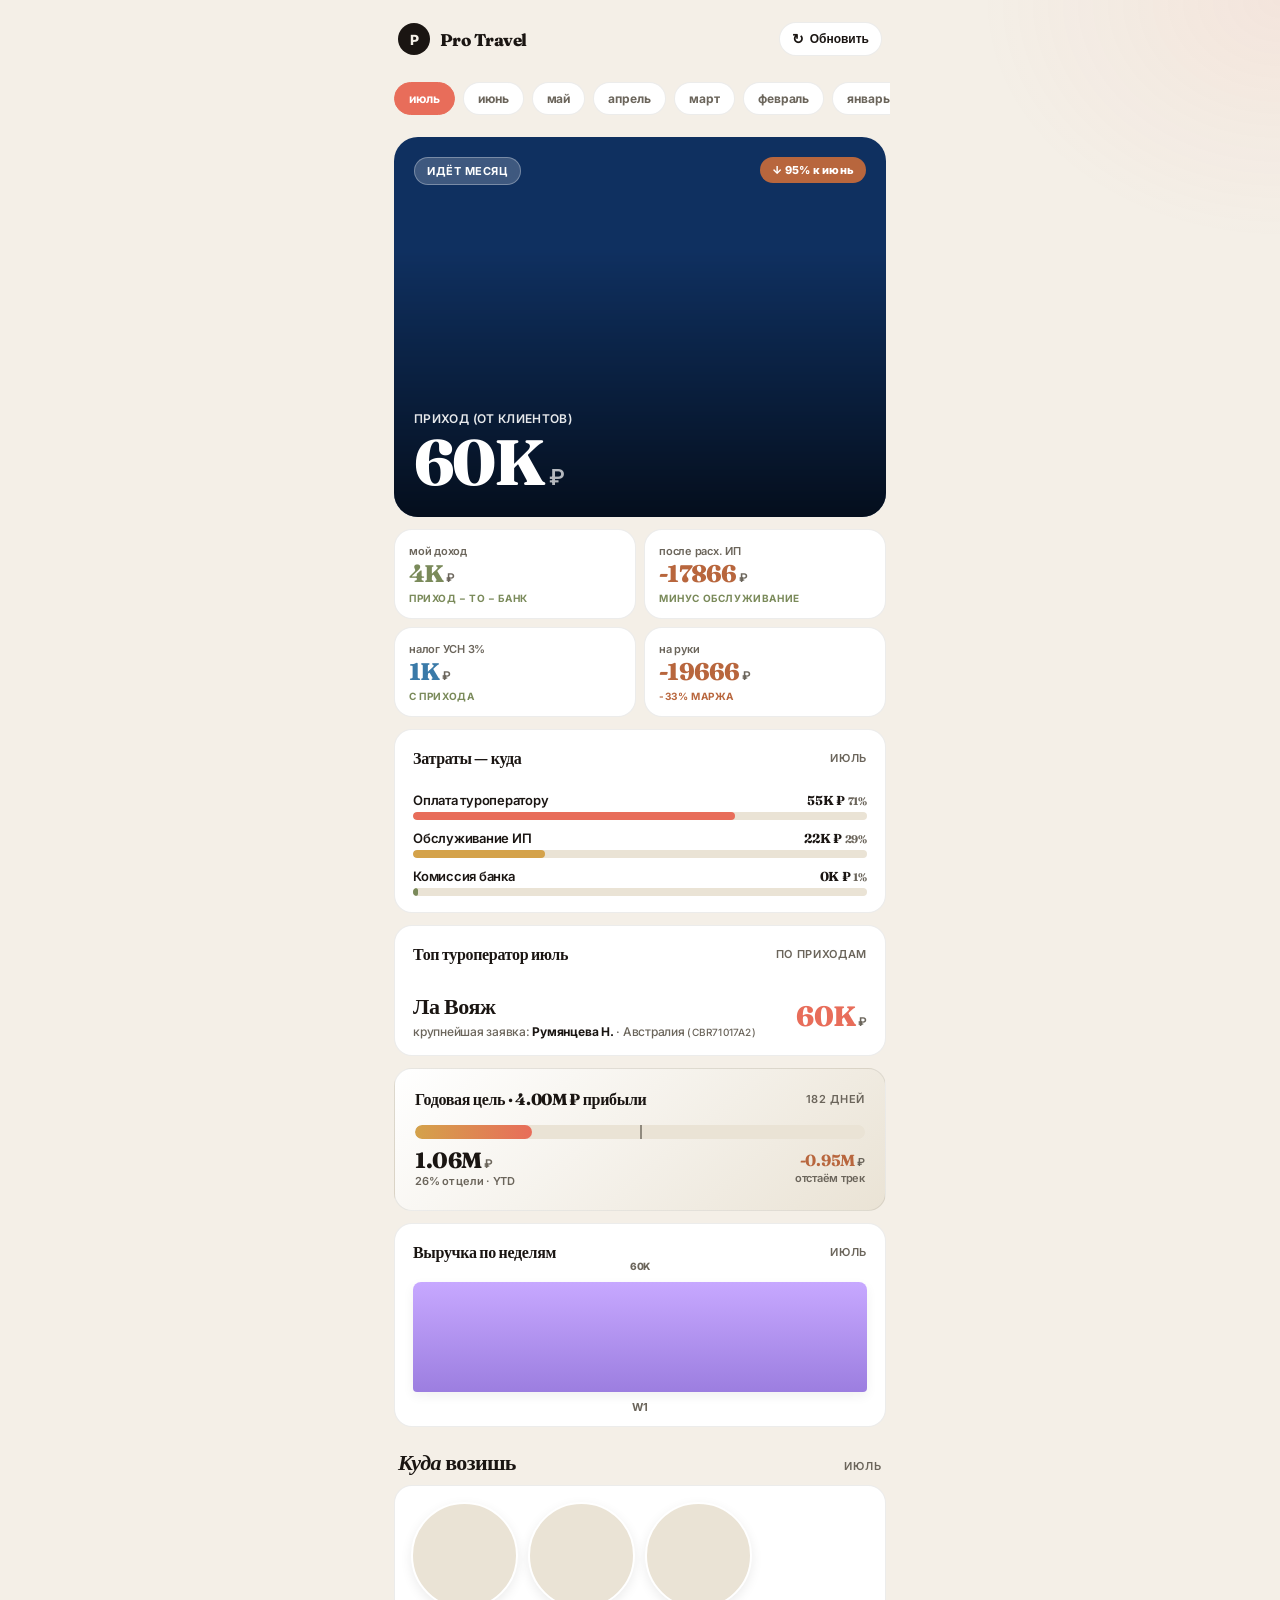
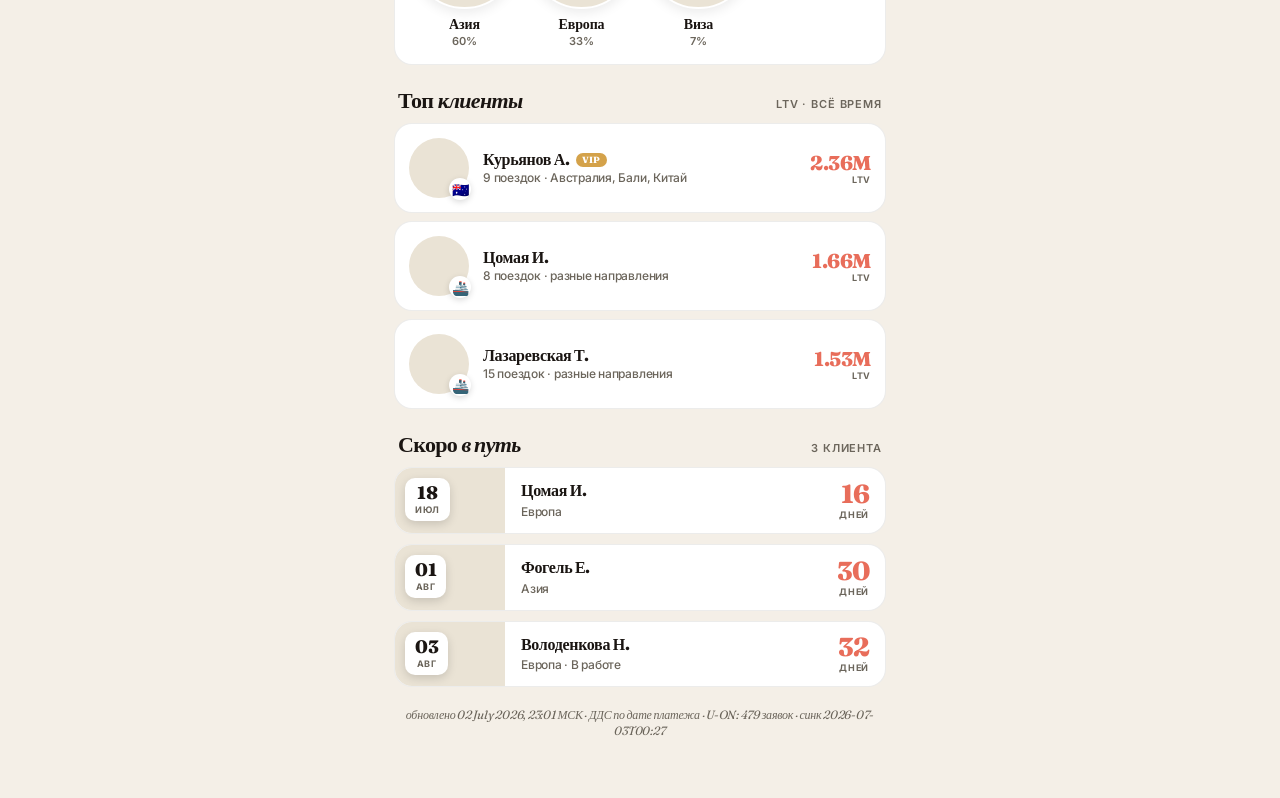
==== commit 40210ad0: "Дашборд: модалка клиента + модалка статьи расходов при клике" ====
--- a/dashboard/index.html
+++ b/dashboard/index.html
@@ -330,8 +330,8 @@
       <div class="dir-pct">${dr.pct}%</div>
     </div>`).join('');
 
-  const cli = (d.top_clients||[]).map(c => `
-    <div class="cli-row">
+  const cli = (d.top_clients||[]).map((c, i) => `
+    <div class="cli-row" onclick="openClient(${i})" style="cursor:pointer">
       <div class="cli-photo" style="background-image:url('${c.photo}')"><div class="cli-photo-flag">${c.flag||'✈️'}</div></div>
       <div class="cli-b">
         <div class="cli-n">${esc(c.name)}${c.vip?' <span class="cli-tag">VIP</span>':''}</div>
@@ -385,20 +385,20 @@
       <div class="weekly-hd"><div class="weekly-t">Затраты — куда</div><div class="weekly-c">${esc(m.name_short)}</div></div>
       <div style="display:flex;flex-direction:column;gap:10px;padding:4px 0 4px">
         ${[
-          {label:'Оплата туроператору', val:m.operator_pay, color:'#E86D5A'},
-          {label:'Обслуживание ИП', val:m.ie_overhead, color:'#D4A24A'},
-          {label:'Комиссия банка', val:m.bank_comm, color:'#7A8A5A'},
-          {label:'Прочее', val:m.other_exp, color:'#B8663D'},
+          {label:'Оплата туроператору', val:m.operator_pay, color:'#E86D5A', key:'operator_pay'},
+          {label:'Обслуживание ИП', val:m.ie_overhead, color:'#D4A24A', key:'ie_overhead'},
+          {label:'Комиссия банка', val:m.bank_comm, color:'#7A8A5A', key:'bank_comm'},
+          {label:'Прочее', val:m.other_exp, color:'#B8663D', key:'other'},
         ].filter(x=>x.val>0).map(x => {
           const pct = Math.round(x.val / m.expenses * 100);
           const fmt = x.val >= 1000000 ? (x.val/1000000).toFixed(2)+'M' : Math.round(x.val/1000)+'K';
           return `
-          <div>
+          <div onclick="openExpenseGroup('${x.key}')" style="cursor:pointer">
             <div style="display:flex;justify-content:space-between;margin-bottom:4px;font-size:13px">
               <span style="font-weight:600">${x.label}</span>
               <span style="font-family:'Fraunces',serif;font-weight:700"><span style="color:var(--text)">${fmt} ₽</span> <span style="color:var(--muted);font-size:11px">${pct}%</span></span>
             </div>
-            <div style="height:8px;background:var(--bg-2);border-radius:99px;overflow:hidden"><div style="height:100%;width:${pct}%;background:${x.color};border-radius:99px"></div></div>
+            <div class="expense-bar-track" style="height:8px;background:var(--bg-2);border-radius:99px;overflow:hidden"><div class="expense-bar-fill" style="height:100%;width:${pct}%;background:${x.color};border-radius:99px"></div></div>
           </div>`;
         }).join('')}
       </div>
@@ -454,6 +454,96 @@
   } catch(e){
     app.innerHTML = `<div class="loading">Не смогла загрузить данные. Попробуй ещё раз через минуту.<br><br><small>${e.message}</small></div>`;
   }
+}
+
+function openClient(idx){
+  const c = state.data.top_clients[idx];
+  if(!c) return;
+  const body = document.getElementById('modal-body');
+  const opsList = (c.operators||[]).map(o => `<span style="display:inline-block;background:var(--card);border:1px solid var(--line);padding:4px 10px;border-radius:99px;font-size:11px;font-weight:600;color:var(--muted);margin:0 4px 4px 0">${esc(o)}</span>`).join('');
+  const destsList = (c.dest_list||[]).map(d => `<span style="display:inline-block;background:var(--card);border:1px solid var(--line);padding:4px 10px;border-radius:99px;font-size:11px;font-weight:600;color:var(--text);margin:0 4px 4px 0">${esc(d)}</span>`).join('');
+  body.innerHTML = `
+    <div class="modal-hero" style="background-image:url('${c.photo}')">
+      <button class="modal-close-btn" onclick="closeModal()">✕</button>
+      <div class="modal-hero-body">
+        ${c.vip ? '<span class="modal-days-badge" style="background:var(--gold)">VIP клиент</span>' : ''}
+        <div class="modal-hero-name">${esc(c.full_name || c.name)}</div>
+        <div class="modal-hero-sub">${c.trips} поездок с ${esc(c.first_date || '')}</div>
+      </div>
+    </div>
+    <div class="modal-content">
+      <div class="modal-price">
+        <div class="modal-price-lbl">суммарная выручка (LTV)</div>
+        <div class="modal-price-amt">${esc(c.ltv_fmt)}<small>₽</small></div>
+      </div>
+
+      <div class="info-grid2">
+        <div class="info-cell"><div class="info-cell-lbl">Поездок</div><div class="info-cell-val">${c.trips}</div></div>
+        <div class="info-cell"><div class="info-cell-lbl">Средний чек</div><div class="info-cell-val">${esc(c.avg_check_fmt)} ₽</div></div>
+        <div class="info-cell"><div class="info-cell-lbl">Первый заезд</div><div class="info-cell-val" style="font-size:13px">${esc(c.first_date)}</div></div>
+        <div class="info-cell"><div class="info-cell-lbl">Последняя оплата</div><div class="info-cell-val" style="font-size:13px">${esc(c.last_date)}</div></div>
+      </div>
+
+      ${destsList ? `
+      <div class="modal-section">
+        <h4>Направления</h4>
+        <div>${destsList}</div>
+      </div>` : ''}
+
+      ${opsList ? `
+      <div class="modal-section">
+        <h4>Через каких туроператоров</h4>
+        <div>${opsList}</div>
+      </div>` : ''}
+
+      <div class="modal-section">
+        <h4>Заявки</h4>
+        <div class="info-cell" style="font-size:12px;font-family:'Inter',sans-serif;font-weight:500;color:var(--muted);line-height:1.6">${(c.trips_list||[]).join(', ') || '—'}</div>
+      </div>
+    </div>
+  `;
+  document.getElementById('modal').classList.add('active');
+}
+
+function openExpenseGroup(group){
+  const m = pickMonth();
+  const txs = (m.expense_txs || {})[group] || [];
+  const titles = {
+    operator_pay: 'Оплаты туроператорам',
+    ie_overhead: 'Обслуживание ИП',
+    bank_comm: 'Комиссии банка',
+    returns: 'Возвраты',
+    other: 'Прочее',
+  };
+  const total = txs.reduce((s,t)=>s+t.amount, 0);
+  const body = document.getElementById('modal-body');
+  body.innerHTML = `
+    <div style="padding:20px 22px 12px;display:flex;justify-content:space-between;align-items:center;border-bottom:1px solid var(--line)">
+      <div>
+        <div style="font-family:'Fraunces',serif;font-size:22px;font-weight:800;letter-spacing:-.02em">${titles[group] || group}</div>
+        <div style="color:var(--muted);font-size:12px;font-weight:600;margin-top:2px">${m.name_short} · ${txs.length} операций</div>
+      </div>
+      <button class="modal-close-btn" style="position:relative;top:0;right:0" onclick="closeModal()">✕</button>
+    </div>
+    <div class="modal-content">
+      <div class="modal-price" style="text-align:left;padding:14px 18px">
+        <div class="modal-price-lbl">суммарно</div>
+        <div class="modal-price-amt" style="font-size:26px">${total >= 1000000 ? (total/1000000).toFixed(2)+'M' : Math.round(total/1000)+'K'}<small>₽</small></div>
+      </div>
+      ${txs.map(t => `
+        <div class="info-cell" style="display:flex;justify-content:space-between;align-items:flex-start;gap:12px;margin-bottom:8px">
+          <div style="flex:1;min-width:0">
+            <div style="font-family:'Fraunces',serif;font-size:14px;font-weight:700;letter-spacing:-.01em">${esc(t.article)}</div>
+            <div style="color:var(--muted);font-size:11px;font-weight:500;margin-top:3px;line-height:1.4">${esc(t.comment)}</div>
+          </div>
+          <div style="text-align:right;flex-shrink:0">
+            <div style="font-family:'Fraunces',serif;font-size:16px;font-weight:800;color:var(--clay)">${t.amount >= 1000000 ? (t.amount/1000000).toFixed(2)+'M' : Math.round(t.amount/1000)+'K'}<small style="font-size:10px;color:var(--muted);font-weight:600;margin-left:2px;font-family:'Inter',sans-serif">₽</small></div>
+            <div style="color:var(--muted);font-size:10px;font-weight:600;margin-top:2px">${esc(t.date)}</div>
+          </div>
+        </div>`).join('')}
+    </div>
+  `;
+  document.getElementById('modal').classList.add('active');
 }
 
 function openDeparture(idx){
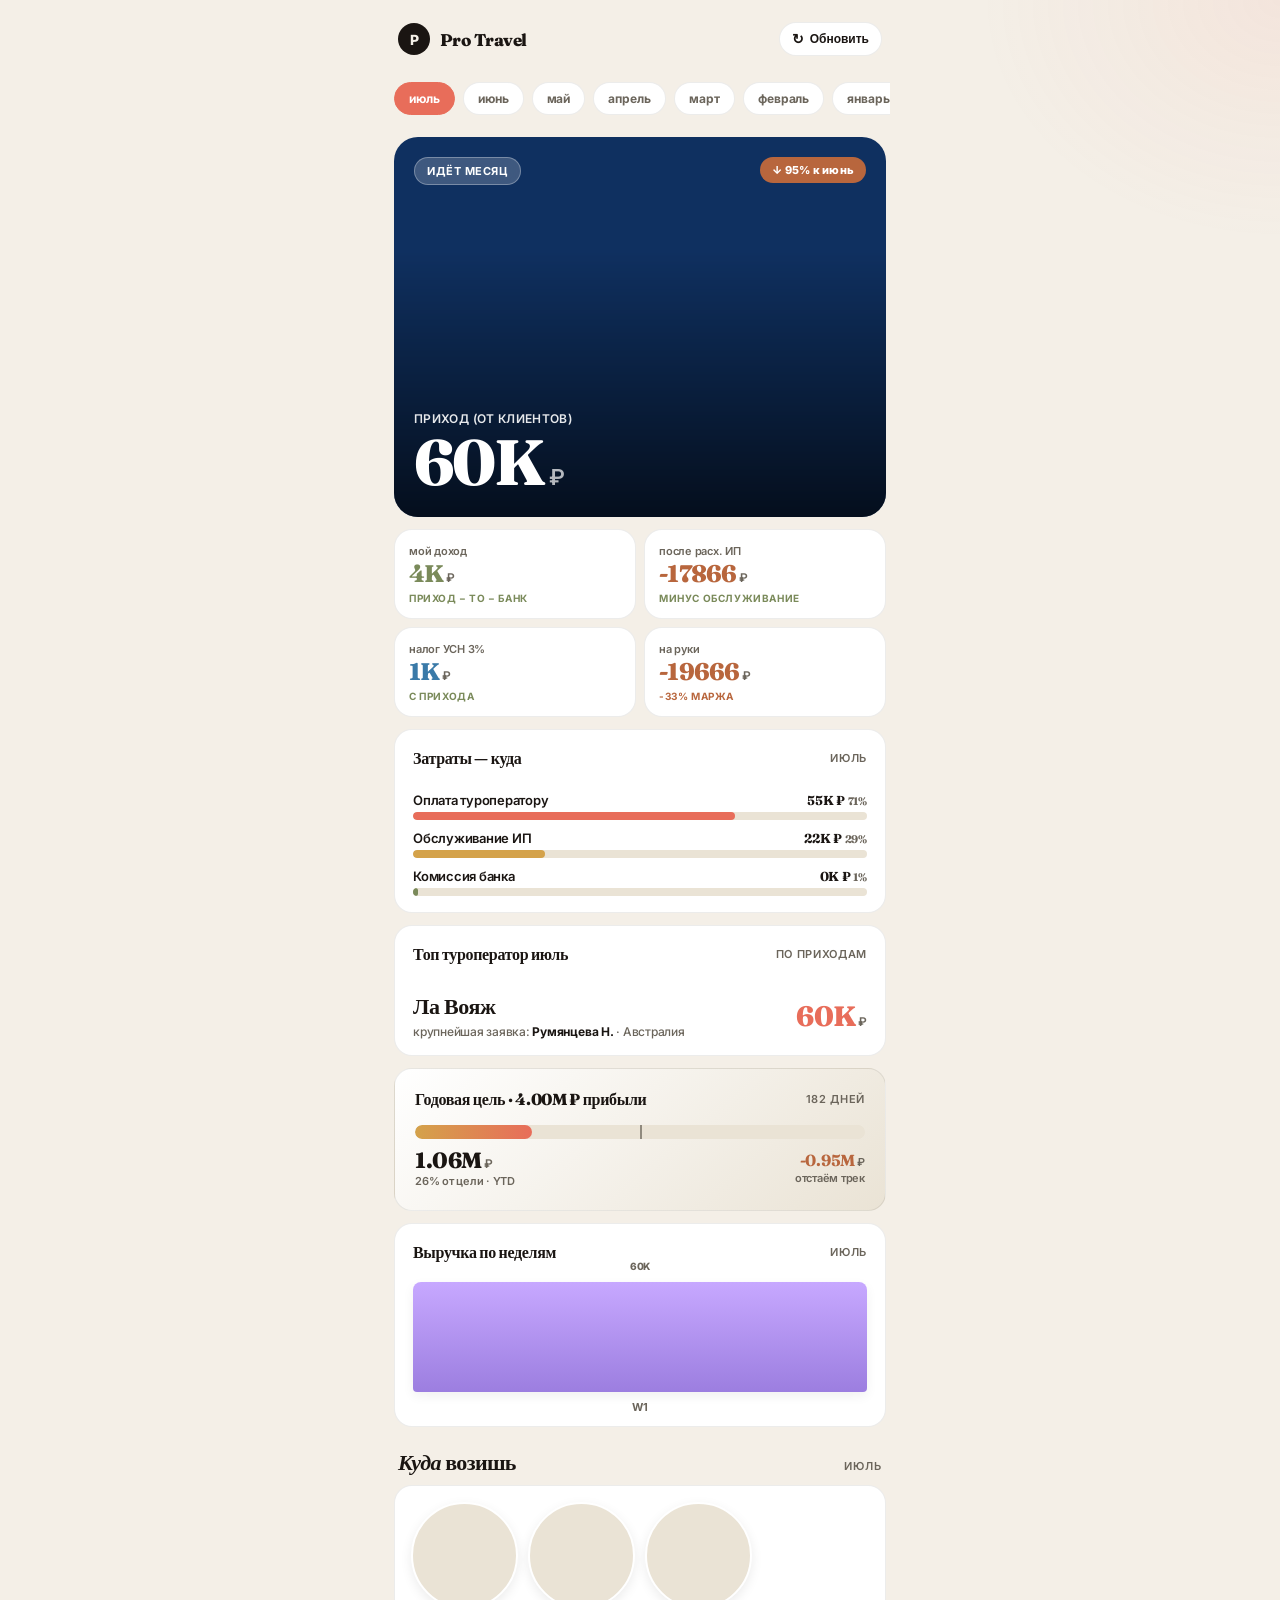
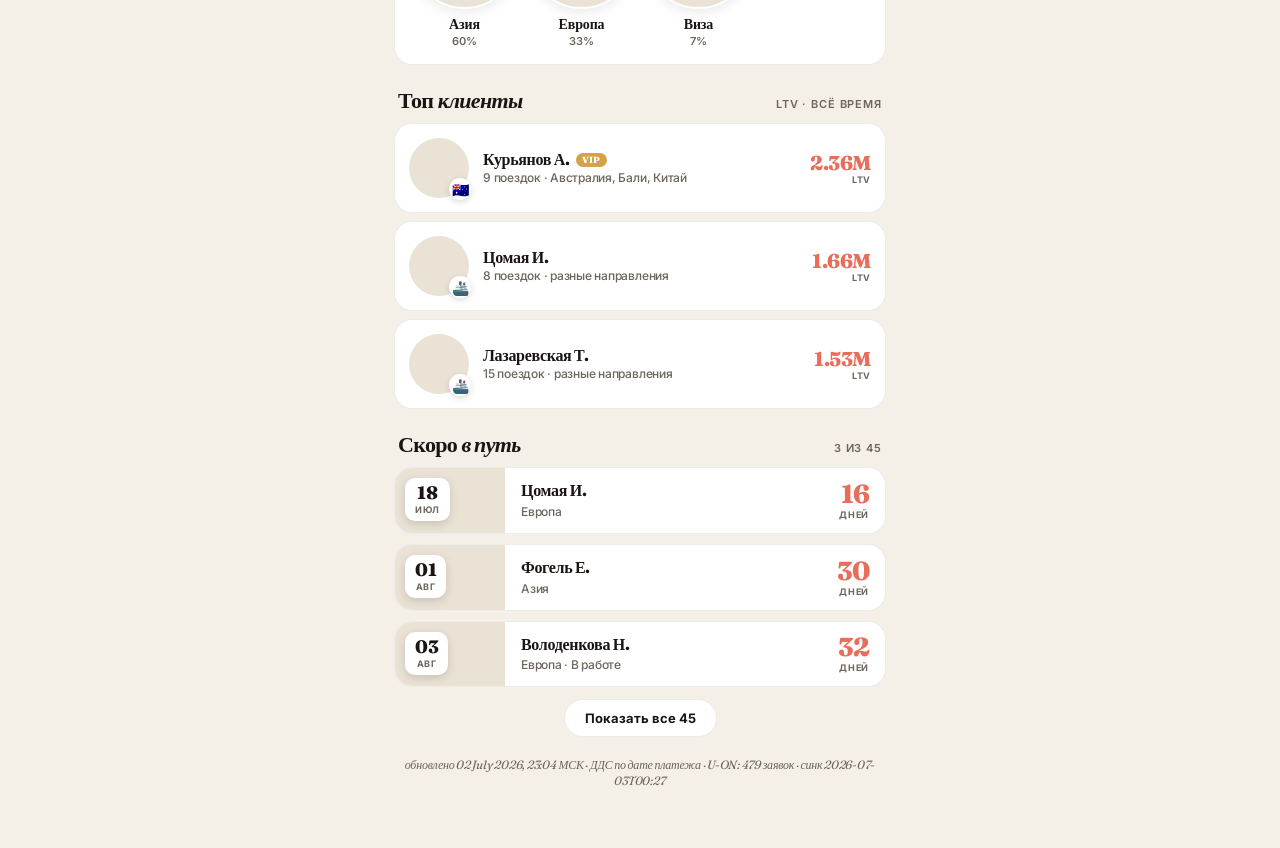
==== commit 4749a028: "Дашборд: модалка туроператора + весь список вылетов" ====
--- a/dashboard/index.html
+++ b/dashboard/index.html
@@ -405,12 +405,12 @@
     </div>` : ''}
 
     ${m.top_operator ? `
-    <div class="weekly-card">
+    <div class="weekly-card" onclick="openOperator('${esc(m.top_operator.name)}')" style="cursor:pointer">
       <div class="weekly-hd"><div class="weekly-t">Топ туроператор ${esc(m.name_short)}</div><div class="weekly-c">по приходам</div></div>
       <div style="display:flex;justify-content:space-between;align-items:center;padding:8px 0 4px">
         <div>
           <div style="font-family:'Fraunces',serif;font-size:22px;font-weight:800;letter-spacing:-.02em">${esc(m.top_operator.name)}</div>
-          ${m.top_tour ? `<div style="font-size:12px;color:var(--muted);font-weight:500;margin-top:4px">крупнейшая заявка: <b style="color:var(--text)">${esc(m.top_tour.client || m.top_tour.num)}</b>${m.top_tour.dest ? ` · ${esc(m.top_tour.dest)}` : ''}${m.top_tour.client ? ` <span style="color:var(--muted-2);font-size:10px;letter-spacing:.02em">(${esc(m.top_tour.num)})</span>` : ''}</div>` : ''}
+          ${m.top_tour ? `<div style="font-size:12px;color:var(--muted);font-weight:500;margin-top:4px">крупнейшая заявка: <b style="color:var(--text)">${esc(m.top_tour.client || m.top_tour.num)}</b>${m.top_tour.dest ? ` · ${esc(m.top_tour.dest)}` : ''}</div>` : ''}
         </div>
         <div style="font-family:'Fraunces',serif;font-size:28px;font-weight:800;color:var(--coral)">${m.top_operator.amount >= 1000000 ? (m.top_operator.amount/1000000).toFixed(2)+'M' : Math.round(m.top_operator.amount/1000)+'K'}<small style="font-size:12px;color:var(--muted);font-weight:600;font-family:'Inter',sans-serif;margin-left:2px">₽</small></div>
       </div>
@@ -434,9 +434,10 @@
 
     <div class="sec-hd">
       <div class="sec-t">Скоро <em>в путь</em></div>
-      <div class="sec-c">${d.departures.length} клиента</div>
+      <div class="sec-c">${d.departures.length} из ${d.departures_all_count || d.departures.length}</div>
     </div>
     <div class="dep-list">${dep}</div>
+    ${d.departures_all_count && d.departures_all_count > d.departures.length ? `<div style="text-align:center;margin-top:12px"><button onclick="openAllDepartures()" style="background:var(--card);border:1px solid var(--line);padding:10px 20px;border-radius:99px;font-family:inherit;font-size:13px;font-weight:700;color:var(--text);cursor:pointer">Показать все ${d.departures_all_count}</button></div>` : ''}
 
     <div class="foot">обновлено ${esc(d.as_of)} · ${esc(d.source_note)}</div>
   `;
@@ -546,6 +547,74 @@
   document.getElementById('modal').classList.add('active');
 }
 
+function openAllDepartures(){
+  const all = state.data.departures_all || state.data.departures || [];
+  const body = document.getElementById('modal-body');
+  body.innerHTML = `
+    <div style="padding:22px 22px 14px;border-bottom:1px solid var(--line);position:sticky;top:0;background:var(--bg);z-index:2">
+      <button class="modal-close-btn" style="position:absolute;top:14px;right:14px" onclick="closeModal()">✕</button>
+      <div style="color:var(--muted);font-size:11px;font-weight:600;text-transform:uppercase;letter-spacing:.08em;margin-bottom:6px">все вылеты</div>
+      <div style="font-family:'Fraunces',serif;font-size:24px;font-weight:800;letter-spacing:-.02em">${all.length} <span style="font-style:italic;font-weight:600">будущих поездки</span></div>
+    </div>
+    <div class="modal-content">
+      <div class="dep-list">
+        ${all.map((x, i) => `
+          <div class="dep" onclick="closeModal(); setTimeout(() => openDeparture(state.data.departures_all_indexOf ? state.data.departures_all_indexOf(${i}) : ${i}), 300)" style="cursor:pointer">
+            <div class="dep-row">
+              <div class="dep-photo" style="background-image:url('${x.photo}')">
+                <div class="dep-date"><div class="dep-day">${esc(x.day)}</div><div class="dep-mo">${esc(x.mo)}</div></div>
+              </div>
+              <div class="dep-b"><div class="dep-n">${esc(x.name)}</div><div class="dep-l">${esc(x.loc)}</div></div>
+              <div class="dep-days"><div class="dep-days-n">${x.days}</div><div class="dep-days-l">${daysWord(x.days)}</div></div>
+            </div>
+          </div>`).join('')}
+      </div>
+    </div>
+  `;
+  document.getElementById('modal').classList.add('active');
+}
+
+function openOperator(name){
+  // Aggregate this month's operator data from expense_txs + top_operator
+  const m = pickMonth();
+  const opTxs = ((m.expense_txs || {}).operator_pay || []).filter(t => t.operator === name);
+  const revenue = m.top_operator && m.top_operator.name === name ? m.top_operator.amount : 0;
+  const paid = opTxs.reduce((s,t)=>s+t.amount, 0);
+  const netto = revenue - paid;
+  const body = document.getElementById('modal-body');
+  body.innerHTML = `
+    <div style="padding:22px 22px 14px;border-bottom:1px solid var(--line)">
+      <button class="modal-close-btn" style="position:absolute;top:14px;right:14px" onclick="closeModal()">✕</button>
+      <div style="color:var(--muted);font-size:11px;font-weight:600;text-transform:uppercase;letter-spacing:.08em;margin-bottom:6px">туроператор</div>
+      <div style="font-family:'Fraunces',serif;font-size:28px;font-weight:800;letter-spacing:-.02em">${esc(name)}</div>
+      <div style="color:var(--muted);font-size:12px;font-weight:600;margin-top:4px">${m.name_short} 2026</div>
+    </div>
+    <div class="modal-content">
+      <div class="info-grid2" style="margin-top:0">
+        <div class="info-cell"><div class="info-cell-lbl">Приход от клиентов</div><div class="info-cell-val" style="color:var(--olive)">${revenue >= 1000000 ? (revenue/1000000).toFixed(2)+'M' : Math.round(revenue/1000)+'K'} ₽</div></div>
+        <div class="info-cell"><div class="info-cell-lbl">Оплата ТО</div><div class="info-cell-val" style="color:var(--clay)">${paid >= 1000000 ? (paid/1000000).toFixed(2)+'M' : Math.round(paid/1000)+'K'} ₽</div></div>
+        <div class="info-cell" style="grid-column:span 2"><div class="info-cell-lbl">Твоя маржа по нему</div><div class="info-cell-val" style="color:${netto<0?'var(--clay)':'var(--olive)'};font-size:18px">${netto >= 1000000 ? (netto/1000000).toFixed(2)+'M' : Math.round(netto/1000)+'K'} ₽</div></div>
+      </div>
+
+      ${opTxs.length ? `
+      <div class="modal-section">
+        <h4>Оплаты этому ТО в ${esc(m.name_short)}</h4>
+        ${opTxs.map(t => `
+          <div class="info-cell" style="display:flex;justify-content:space-between;align-items:flex-start;gap:12px;margin-bottom:8px">
+            <div style="flex:1;min-width:0">
+              <div style="font-size:12px;color:var(--muted);font-weight:500;line-height:1.4">${esc(t.comment)}</div>
+            </div>
+            <div style="text-align:right;flex-shrink:0">
+              <div style="font-family:'Fraunces',serif;font-size:15px;font-weight:800;color:var(--clay)">${Math.round(t.amount/1000)}K<small style="font-size:10px;color:var(--muted);font-weight:600;margin-left:2px;font-family:'Inter',sans-serif">₽</small></div>
+              <div style="color:var(--muted);font-size:10px;font-weight:600;margin-top:2px">${esc(t.date)}</div>
+            </div>
+          </div>`).join('')}
+      </div>` : ''}
+    </div>
+  `;
+  document.getElementById('modal').classList.add('active');
+}
+
 function openDeparture(idx){
   const dep = state.data.departures[idx];
   if(!dep) return;
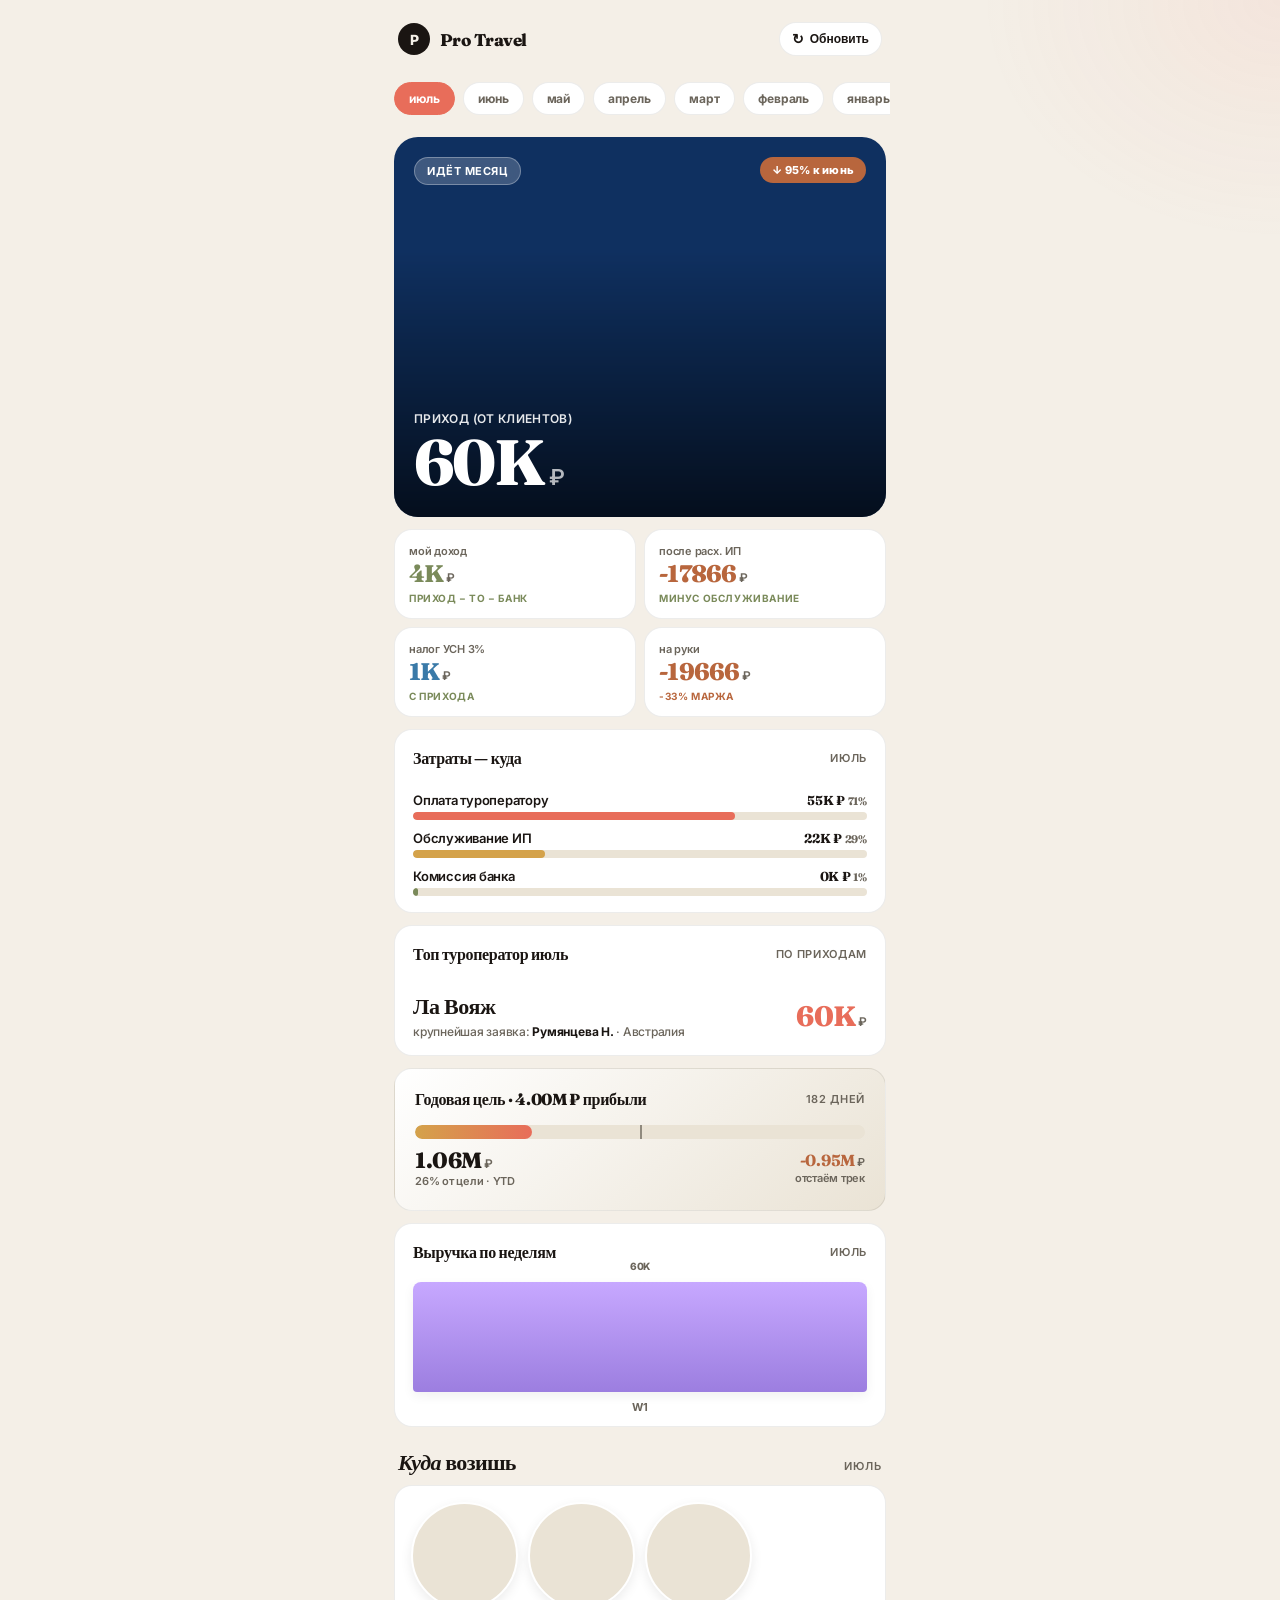
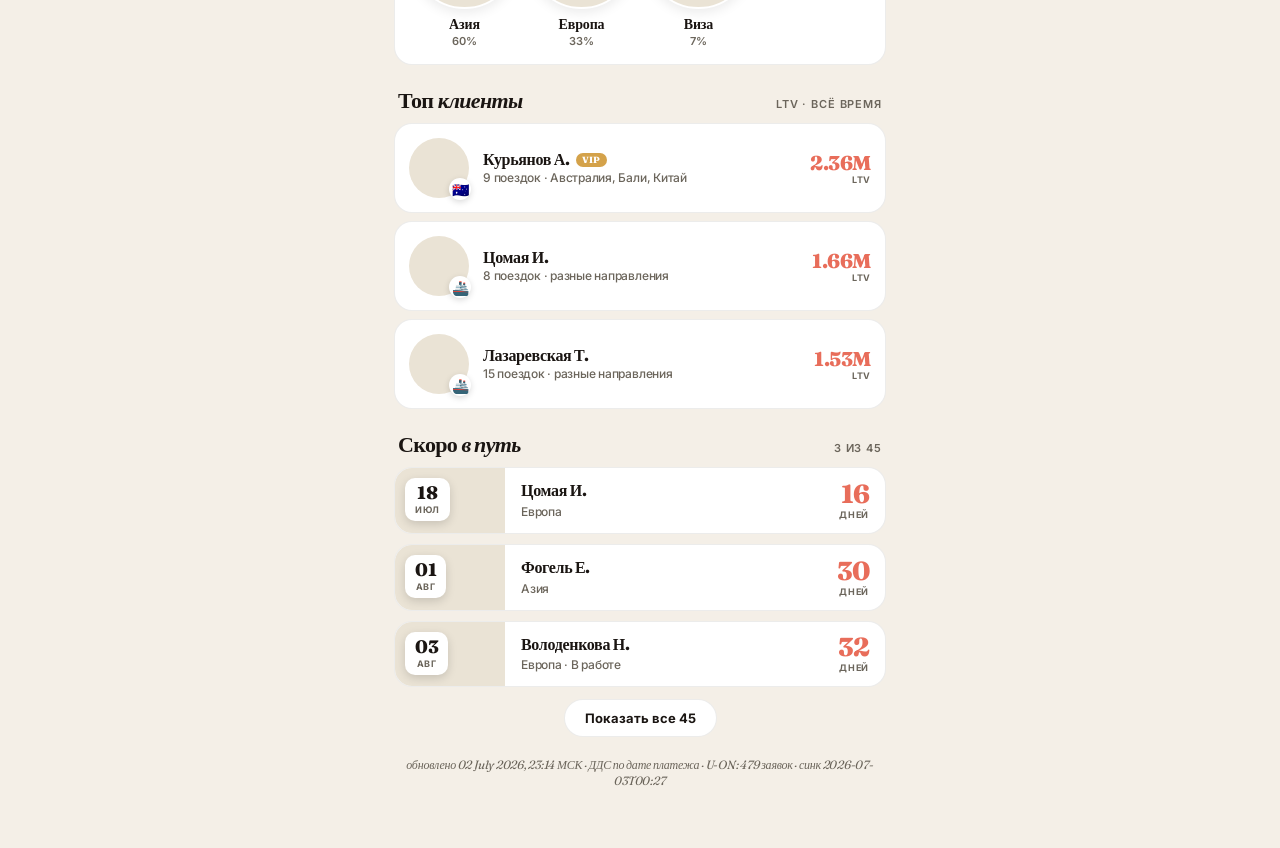
==== commit 80824a22: "Дашборд: модалка направления по странам + модалка годовой цели с ретро-идеями" ====
--- a/dashboard/index.html
+++ b/dashboard/index.html
@@ -235,7 +235,7 @@
   const onTrackPct = Math.min(g.on_track_pct, 100);
   const behind = g.delta_from_track < 0;
   return `
-  <div class="weekly-card" style="background:linear-gradient(140deg,var(--card),var(--bg-2));border:1px solid var(--line);padding:20px 20px 22px">
+  <div class="weekly-card" onclick="openGoal()" style="background:linear-gradient(140deg,var(--card),var(--bg-2));border:1px solid var(--line);padding:20px 20px 22px;cursor:pointer">
     <div class="weekly-hd" style="margin-bottom:16px">
       <div class="weekly-t">Годовая цель · ${g.target_fmt} ₽ прибыли</div>
       <div class="weekly-c">${g.days_left} дней</div>
@@ -323,8 +323,8 @@
     </div>`;
   }
 
-  const dirs = (d.directions||[]).map(dr => `
-    <div class="dir">
+  const dirs = (d.directions||[]).map((dr, i) => `
+    <div class="dir" onclick="openDirection(${i})" style="cursor:pointer">
       <div class="dir-photo" style="background-image:url('${dr.photo}')"></div>
       <div class="dir-name">${esc(dr.name)}</div>
       <div class="dir-pct">${dr.pct}%</div>
@@ -547,6 +547,111 @@
   document.getElementById('modal').classList.add('active');
 }
 
+function openDirection(idx){
+  const dr = state.data.directions[idx];
+  if(!dr) return;
+  const body = document.getElementById('modal-body');
+  const countries = dr.countries || [];
+  const total = countries.reduce((s,c)=>s+c.count,0) || dr.count || 1;
+  body.innerHTML = `
+    <div class="modal-hero" style="background-image:url('${dr.photo}');height:180px">
+      <button class="modal-close-btn" onclick="closeModal()">✕</button>
+      <div class="modal-hero-body">
+        <div class="modal-hero-name">${esc(dr.full_name || dr.name)}</div>
+        <div class="modal-hero-sub">${dr.count || 0} заявок · ${dr.pct}% от плана</div>
+      </div>
+    </div>
+    <div class="modal-content">
+      ${countries.length ? `
+      <div class="modal-section">
+        <h4>По странам</h4>
+        ${countries.map(c => {
+          const pct = Math.round(c.count/total*100);
+          return `
+          <div class="info-cell" style="display:flex;justify-content:space-between;align-items:center;gap:12px;margin-bottom:8px">
+            <div style="flex:1;min-width:0">
+              <div style="font-family:'Fraunces',serif;font-size:16px;font-weight:800;letter-spacing:-.01em">${esc(c.name)}</div>
+              <div style="height:6px;background:var(--bg-2);border-radius:99px;overflow:hidden;margin-top:6px"><div style="height:100%;width:${pct}%;background:var(--coral);border-radius:99px"></div></div>
+            </div>
+            <div style="text-align:right;flex-shrink:0">
+              <div style="font-family:'Fraunces',serif;font-size:18px;font-weight:800;color:var(--coral)">${c.count}</div>
+              <div style="color:var(--muted);font-size:10px;font-weight:600;margin-top:2px">${pct}%</div>
+            </div>
+          </div>`;
+        }).join('')}
+      </div>` : `<div style="color:var(--muted);text-align:center;padding:30px">Пока нет расшифровки по странам — подключим по мере поступления данных U-ON</div>`}
+    </div>
+  `;
+  document.getElementById('modal').classList.add('active');
+}
+
+function openGoal(){
+  const g = state.data.yearly_goal;
+  if(!g) return;
+  const ideas = g.ideas || {};
+  const behind = g.delta_from_track < 0;
+  const body = document.getElementById('modal-body');
+  body.innerHTML = `
+    <div style="padding:22px 22px 14px;border-bottom:1px solid var(--line);background:linear-gradient(140deg,var(--card),var(--bg-2))">
+      <button class="modal-close-btn" style="position:absolute;top:14px;right:14px" onclick="closeModal()">✕</button>
+      <div style="color:var(--muted);font-size:11px;font-weight:600;text-transform:uppercase;letter-spacing:.08em;margin-bottom:6px">годовая цель 2026</div>
+      <div style="font-family:'Fraunces',serif;font-size:32px;font-weight:800;letter-spacing:-.03em">${esc(g.target_fmt)}<small style="font-size:16px;color:var(--muted);font-weight:600;font-family:'Inter',sans-serif;margin-left:4px">₽ прибыли</small></div>
+      <div style="color:var(--muted);font-size:12px;font-weight:600;margin-top:6px">${g.days_left} дней до конца года</div>
+    </div>
+    <div class="modal-content">
+      <div class="modal-price" style="padding:16px 20px;text-align:left">
+        <div class="modal-price-lbl">Осталось до цели</div>
+        <div class="modal-price-amt" style="font-size:28px;color:${behind?'var(--clay)':'var(--olive)'}">${((g.target - g.current)/1000000).toFixed(2)}M<small>₽</small></div>
+        <div style="color:var(--muted);font-size:12px;margin-top:6px">Это <b style="color:var(--text)">${esc(ideas.monthly_need_fmt || '?')} ₽/мес</b> в среднем ближайшие ${ideas.months_left || 6} месяцев</div>
+      </div>
+
+      ${(ideas.top_months && ideas.top_months.length) ? `
+      <div class="modal-section">
+        <h4>🔥 Твои сильные месяцы (среднее по годам)</h4>
+        ${ideas.top_months.map((m,i) => `
+          <div class="info-cell" style="display:flex;justify-content:space-between;align-items:center;margin-bottom:8px">
+            <div style="display:flex;align-items:center;gap:14px">
+              <span style="font-family:'Fraunces',serif;font-style:italic;font-size:24px;color:var(--gold);font-weight:400;width:22px">${['I','II','III'][i]}</span>
+              <div>
+                <div style="font-family:'Fraunces',serif;font-size:16px;font-weight:800">${esc(m.month)}</div>
+                <div style="color:var(--muted);font-size:11px;font-weight:600;margin-top:2px">в среднем валовой</div>
+              </div>
+            </div>
+            <div style="font-family:'Fraunces',serif;font-size:18px;font-weight:800;color:var(--coral)">${esc(m.avg_gross_fmt)}<small style="font-size:11px;color:var(--muted);font-weight:600;margin-left:2px;font-family:'Inter',sans-serif">₽</small></div>
+          </div>`).join('')}
+      </div>` : ''}
+
+      ${(ideas.top_directions && ideas.top_directions.length) ? `
+      <div class="modal-section">
+        <h4>💰 Топ направления по деньгам за всё время</h4>
+        ${ideas.top_directions.map((d,i) => `
+          <div class="info-cell" style="display:flex;justify-content:space-between;align-items:center;margin-bottom:8px">
+            <div>
+              <div style="font-family:'Fraunces',serif;font-size:16px;font-weight:800">${esc(d.name)}</div>
+              <div style="color:var(--muted);font-size:11px;font-weight:600;margin-top:2px">${d.count} оплат</div>
+            </div>
+            <div style="font-family:'Fraunces',serif;font-size:18px;font-weight:800;color:var(--coral)">${esc(d.revenue_fmt)}<small style="font-size:11px;color:var(--muted);font-weight:600;margin-left:2px;font-family:'Inter',sans-serif">₽</small></div>
+          </div>`).join('')}
+      </div>` : ''}
+
+      ${(ideas.dormant_clients && ideas.dormant_clients.length) ? `
+      <div class="modal-section">
+        <h4>💌 Спящие клиенты — можно вернуть</h4>
+        <div style="color:var(--muted);font-size:12px;margin-bottom:10px;font-weight:500;line-height:1.4">Не покупали больше 6 месяцев. Один такой в среднем даёт больше, чем 5 новых.</div>
+        ${ideas.dormant_clients.map(c => `
+          <div class="info-cell" style="display:flex;justify-content:space-between;align-items:center;margin-bottom:8px">
+            <div>
+              <div style="font-family:'Fraunces',serif;font-size:15px;font-weight:800">${esc(c.name)}</div>
+              <div style="color:var(--muted);font-size:11px;font-weight:600;margin-top:2px">${c.months_dormant} мес молчит · последний ${esc(c.last_seen)}</div>
+            </div>
+            <div style="font-family:'Fraunces',serif;font-size:15px;font-weight:800;color:var(--gold)">${esc(c.ltv_fmt)}<small style="font-size:10px;color:var(--muted);font-weight:600;margin-left:2px;font-family:'Inter',sans-serif">LTV</small></div>
+          </div>`).join('')}
+      </div>` : ''}
+    </div>
+  `;
+  document.getElementById('modal').classList.add('active');
+}
+
 function openAllDepartures(){
   const all = state.data.departures_all || state.data.departures || [];
   const body = document.getElementById('modal-body');
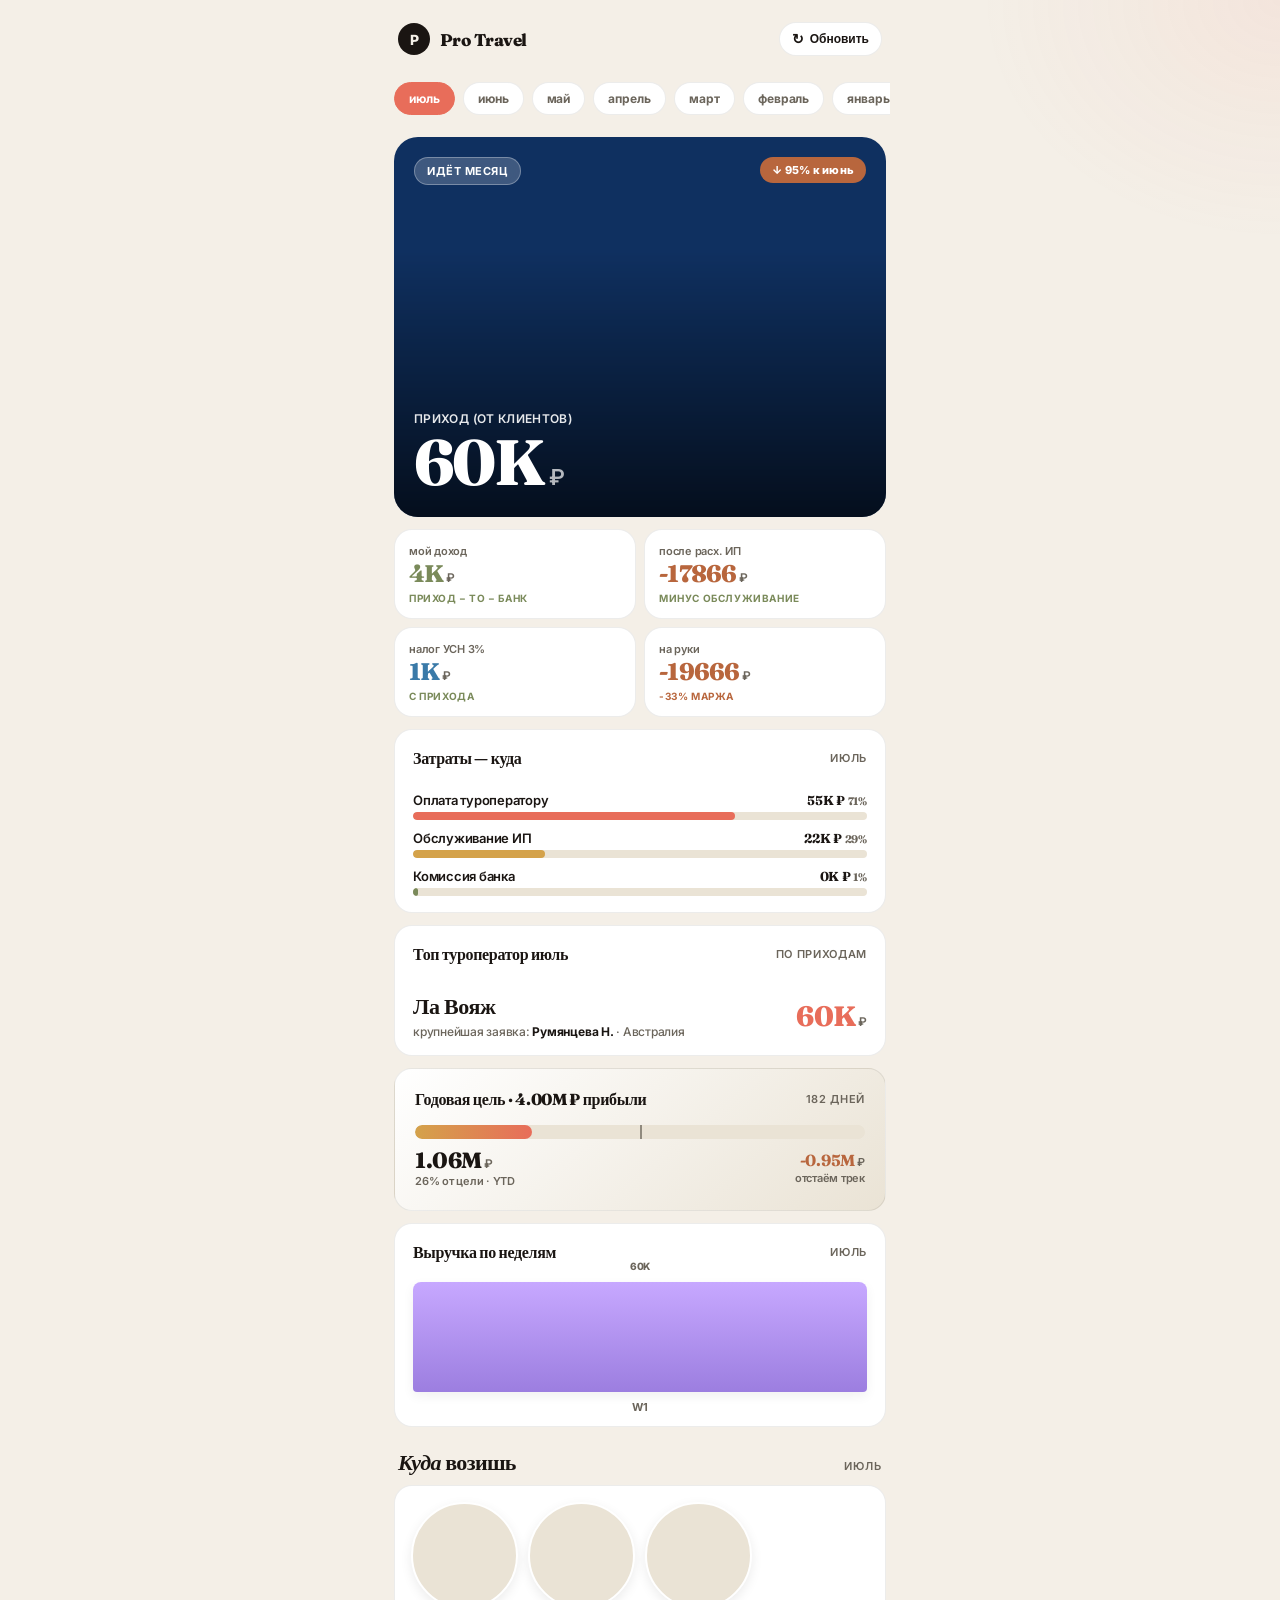
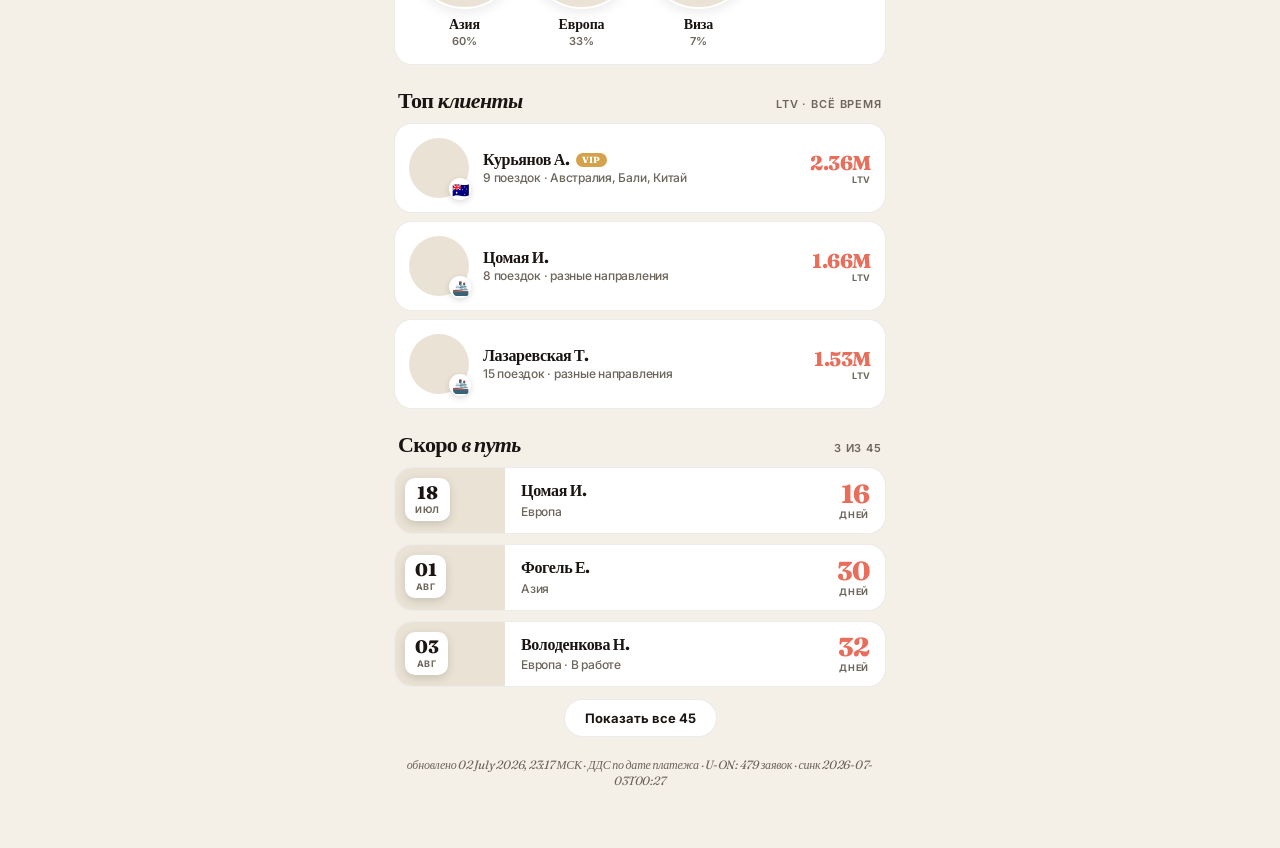
==== commit 4972e014: "Клиент модалка: номера заявок как кликабельные ссылки в кабинет ТО" ====
--- a/dashboard/index.html
+++ b/dashboard/index.html
@@ -498,8 +498,13 @@
       </div>` : ''}
 
       <div class="modal-section">
-        <h4>Заявки</h4>
-        <div class="info-cell" style="font-size:12px;font-family:'Inter',sans-serif;font-weight:500;color:var(--muted);line-height:1.6">${(c.trips_list||[]).join(', ') || '—'}</div>
+        <h4>Заявки — тап открывает кабинет ТО</h4>
+        <div style="display:flex;flex-wrap:wrap;gap:6px">
+          ${(c.trips_with_urls || (c.trips_list||[]).map(n => ({num:n, url:null}))).map(t =>
+            t.url ? `<a href="${esc(t.url)}" target="_blank" style="background:var(--card);border:1px solid var(--line);padding:6px 10px;border-radius:8px;font-size:12px;font-weight:600;color:var(--text);text-decoration:none;display:inline-flex;align-items:center;gap:4px">${esc(t.num)} <span style="color:var(--muted);font-size:10px">↗</span></a>`
+            : `<span style="background:var(--card);border:1px solid var(--line);padding:6px 10px;border-radius:8px;font-size:12px;font-weight:600;color:var(--muted)">${esc(t.num)}</span>`
+          ).join('') || '—'}
+        </div>
       </div>
     </div>
   `;
